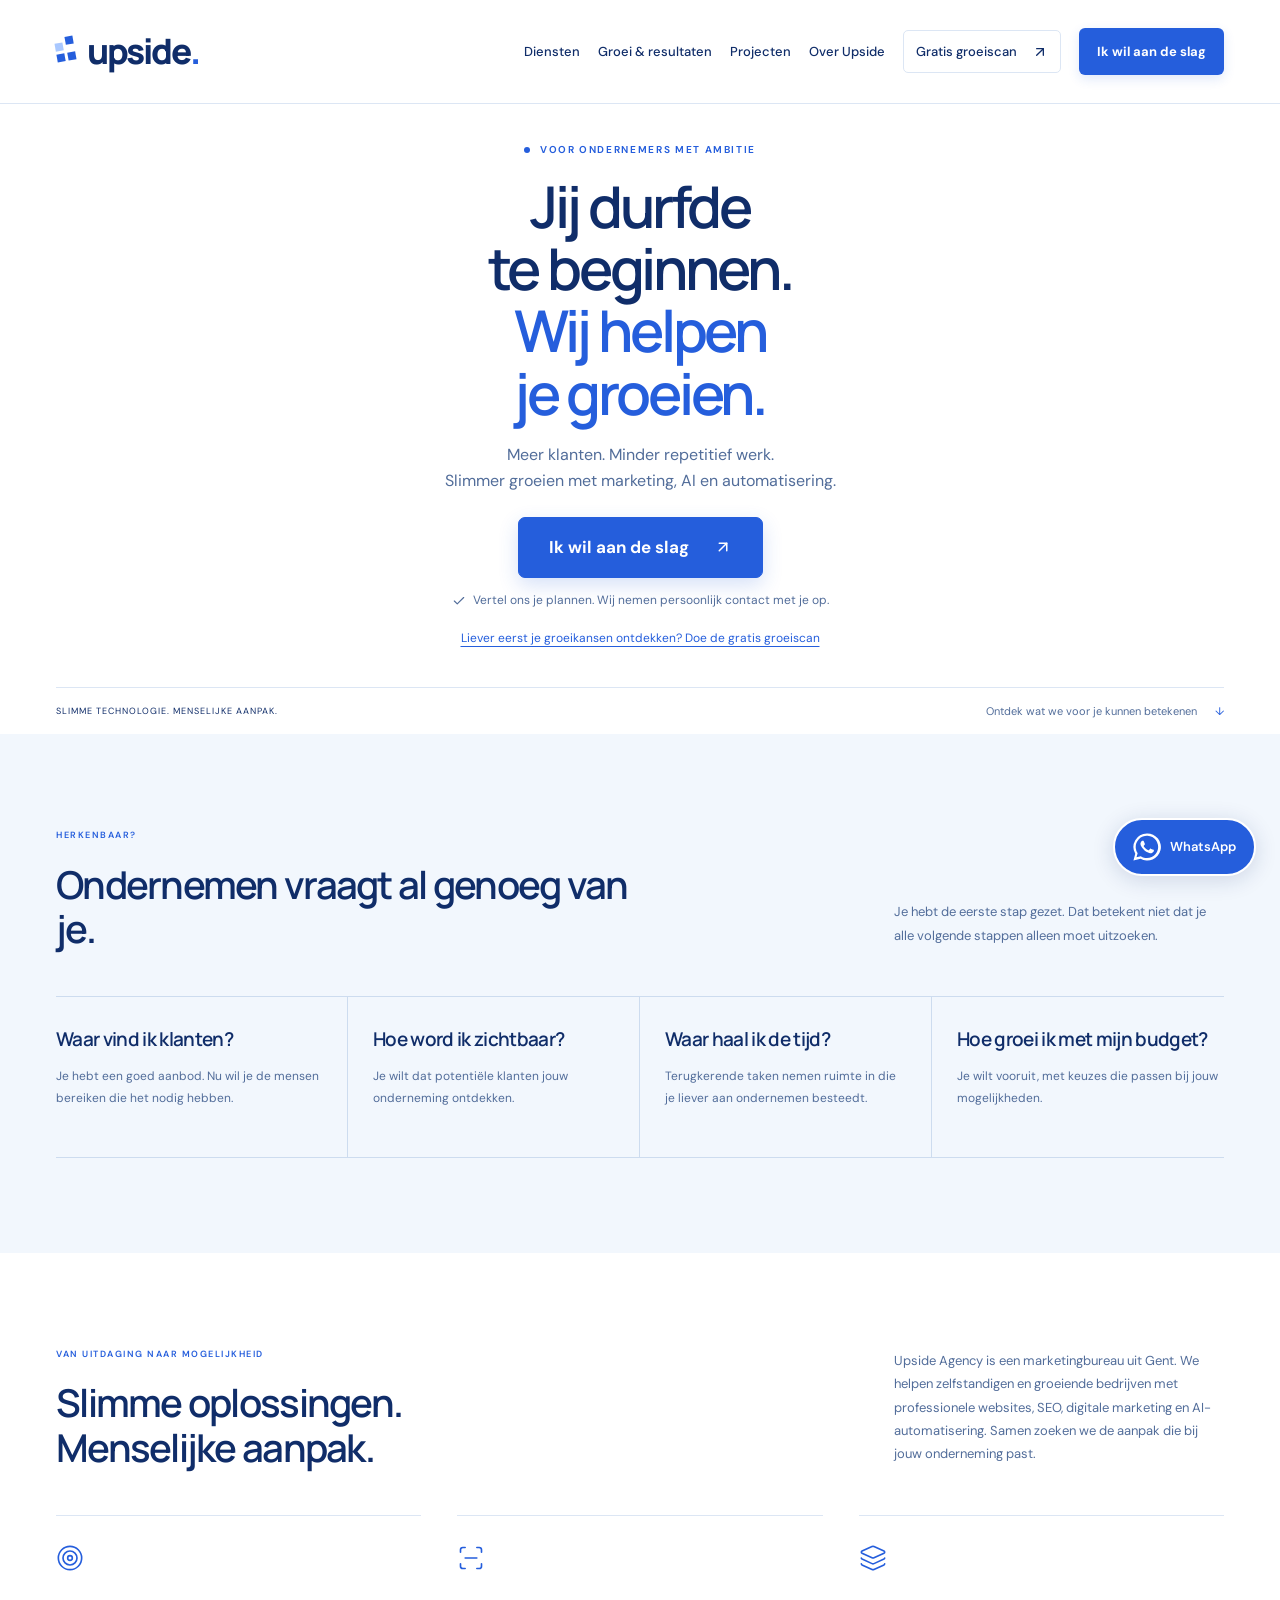
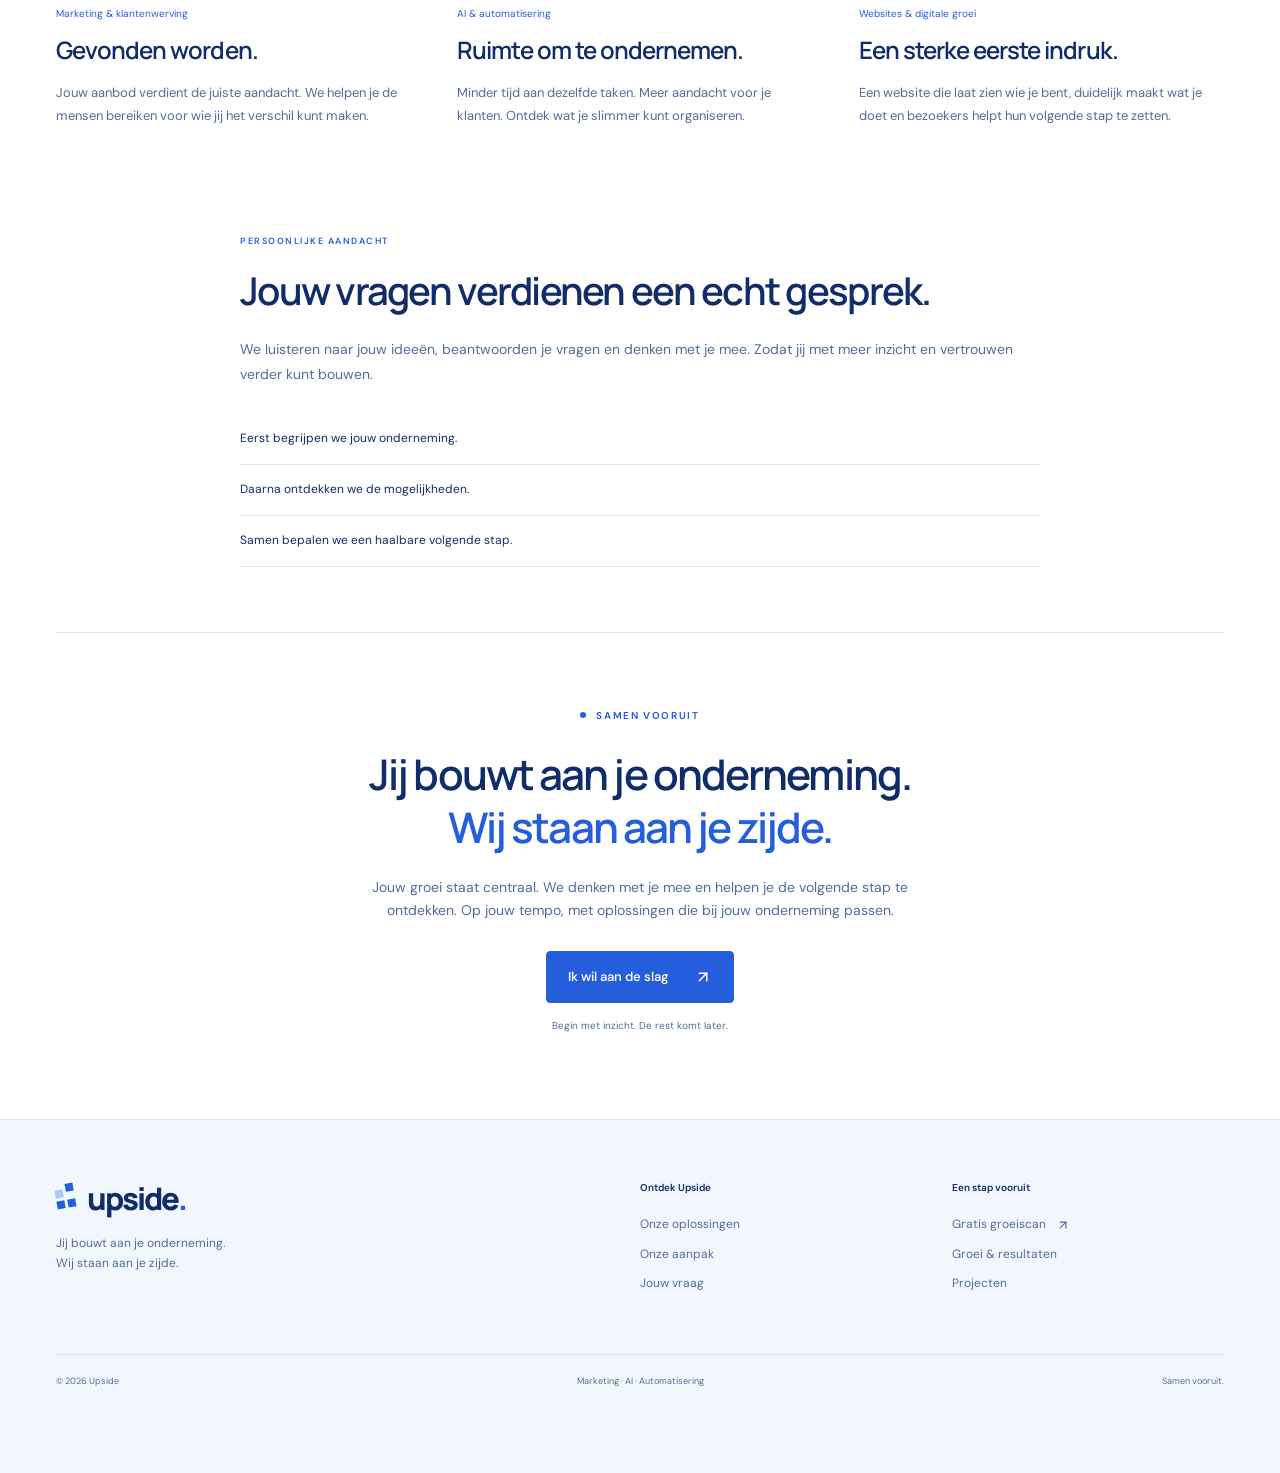
==== index.html @ 8e28d696 "Update index.html" ====
<!doctype html>
<html lang="nl-BE">
<head>
<meta charset="utf-8">
<meta name="viewport" content="width=device-width,initial-scale=1">

<title>Upside Agency | Marketingbureau & Websites in Gent</title>

<meta name="description" content="Upside Agency helpt zelfstandigen en bedrijven groeien met professionele websites, SEO, digitale marketing en AI-automatisering. Gevestigd in Gent.">

<link rel="canonical" href="https://upsideagency.be/">

<meta property="og:type" content="website">
<meta property="og:title" content="Upside Agency | Marketingbureau & Websites in Gent">
<meta property="og:description" content="Meer klanten bereiken met websites, digitale marketing, SEO en slimme automatisering. Ontdek Upside Agency.">
<meta property="og:url" content="https://upsideagency.be/">
<meta property="og:locale" content="nl_BE">

<meta name="robots" content="index, follow">

<link rel="icon" href="assets/favicon.svg" type="image/svg+xml">
<link rel="stylesheet" href="style.css?v=mobile-2">
<script src="script.js?v=contact-1" defer></script>
<link rel="stylesheet" href="contact-extra.css?v=2">
  
<script type="application/ld+json">
{
  "@context": "https://schema.org",
  "@type": "Organization",
  "name": "Upside Agency",
  "url": "https://upsideagency.be/",
  "description": "Digitaal marketingbureau in Gent gespecialiseerd in websites, SEO, digitale marketing en AI-automatisering.",
  "areaServed": {
    "@type": "Country",
    "name": "Belgium"
  },
  "knowsAbout": [
    "Zoekmachineoptimalisatie",
    "Websiteontwikkeling",
    "Digitale marketing",
    "AI-automatisering"
  ]
}
</script>

</head>
<body data-page="home">
<a href="#main" class="skip-link">Naar de inhoud</a>
<header class="header">
<div class="wrap header-inner"><a class="logo" href="index.html" aria-label="Upside home"><span class="brand-icon"><i></i><i></i><i></i><i></i></span>upside<span class="dot">.</span></a>

<button class="menu-button" aria-label="Menu openen" aria-expanded="false"><svg xmlns="http://www.w3.org/2000/svg" width="24" height="24" viewBox="0 0 24 24" fill="none" stroke="currentColor" stroke-width="2" stroke-linecap="round" stroke-linejoin="round" class="lucide lucide-menu" aria-hidden="true"><path d="M4 5h16"></path><path d="M4 12h16"></path><path d="M4 19h16"></path></svg></button>
<nav class="" aria-label="Hoofdnavigatie"><a href="diensten.html">Diensten</a><a href="resultaten.html">Groei &amp; resultaten</a><a href="projecten.html">Projecten</a><a href="over.html">Over Upside</a><a class="nav-scan" href="groeiscan.html">Gratis groeiscan <svg xmlns="http://www.w3.org/2000/svg" width="16" height="16" viewBox="0 0 24 24" fill="none" stroke="currentColor" stroke-width="2" stroke-linecap="round" stroke-linejoin="round" class="lucide lucide-arrow-up-right" aria-hidden="true"><path d="M7 7h10v10"></path><path d="M7 17 17 7"></path></svg></a>
<a class="nav-apply" href="contact.html#lead-form">Ik wil aan de slag</a></nav>
</div>
</header>
<main id="main">
<section class="hero wrap">
<div class="hero-copy">
<div class="eyebrow"><span></span>VOOR ONDERNEMERS MET AMBITIE
</div>
<h1>Jij durfde<br/>te beginnen.<br/><span>Wij helpen<br/>je groeien.</span>
</h1>
<p>Meer klanten. Minder repetitief werk.<br class="desktop"/> Slimmer groeien met marketing, AI en automatisering.
</p><a class="button primary-apply" href="contact.html#lead-form">Ik wil aan de slag<svg xmlns="http://www.w3.org/2000/svg" width="18" height="18" viewBox="0 0 24 24" fill="none" stroke="currentColor" stroke-width="2" stroke-linecap="round" stroke-linejoin="round" class="lucide lucide-arrow-up-right" aria-hidden="true"><path d="M7 7h10v10"></path><path d="M7 17 17 7"></path></svg></a>
<div class="under-button"><svg xmlns="http://www.w3.org/2000/svg" width="14" height="14" viewBox="0 0 24 24" fill="none" stroke="currentColor" stroke-width="2" stroke-linecap="round" stroke-linejoin="round" class="lucide lucide-check" aria-hidden="true"><path d="M20 6 9 17l-5-5"></path></svg> Vertel ons je plannen. Wij nemen persoonlijk contact met je op.
</div>
<a class="hero-scan-link" href="groeiscan.html">Liever eerst je groeikansen ontdekken? Doe de gratis groeiscan</a>
</div>
<div class="hero-visual">
<div class="photo-index"><span>JOUW AMBITIE. ONZE AANDACHT.</span><span>UPSIDE</span>
</div><div class="photo-caption"><span class="caption-icon"><svg xmlns="http://www.w3.org/2000/svg" width="26" height="26" viewBox="0 0 24 24" fill="none" stroke="currentColor" stroke-width="2" stroke-linecap="round" stroke-linejoin="round" class="lucide lucide-arrow-up-right" aria-hidden="true"><path d="M7 7h10v10"></path><path d="M7 17 17 7"></path></svg></span>
<div><strong>Grote plannen beginnen<br/> met een goed gesprek.</strong><span>Persoonlijk. Praktisch. Samen vooruit.</span>
</div>
</div>
<div class="vertical-word">GROW TOGETHER
</div>
</div>
</section>
<div class="hero-bottom wrap"><span>SLIMME TECHNOLOGIE. MENSELIJKE AANPAK.</span><a href="#uitdagingen">Ontdek wat we voor je kunnen betekenen <span>↓</span></a>
</div>
<section class="pale section" id="uitdagingen">
<div class="wrap">
<div class="section-head">
<div>
<p class="section-label">HERKENBAAR?
</p>
<h2>Ondernemen vraagt al genoeg van je.
</h2>
</div>
<p>Je hebt de eerste stap gezet. Dat betekent niet dat je alle volgende stappen alleen moet uitzoeken.
</p>
</div>
<div class="challenge-grid">
<div class="challenge">
<h3>Waar vind ik klanten?
</h3>
<p>Je hebt een goed aanbod. Nu wil je de mensen bereiken die het nodig hebben.
</p>
</div>
<div class="challenge">
<h3>Hoe word ik zichtbaar?
</h3>
<p>Je wilt dat potentiële klanten jouw onderneming ontdekken.
</p>
</div>
<div class="challenge">
<h3>Waar haal ik de tijd?
</h3>
<p>Terugkerende taken nemen ruimte in die je liever aan ondernemen besteedt.
</p>
</div>
<div class="challenge">
<h3>Hoe groei ik met mijn budget?
</h3>
<p>Je wilt vooruit, met keuzes die passen bij jouw mogelijkheden.
</p>
</div>
</div>
</div>
</section>
<section class="section wrap">
<div class="section-head">
<div>
<p class="section-label">VAN UITDAGING NAAR MOGELIJKHEID
</p>
<h2>Slimme oplossingen.
Menselijke aanpak.
</h2>
</div>
<p>Upside Agency is een marketingbureau uit Gent.
We helpen zelfstandigen en groeiende bedrijven
met professionele websites, SEO, digitale marketing
en AI-automatisering. Samen zoeken we de aanpak
die bij jouw onderneming past.</p>
</div>
<div class="service-grid">
<article class="service"><svg xmlns="http://www.w3.org/2000/svg" width="28" height="28" viewBox="0 0 24 24" fill="none" stroke="currentColor" stroke-width="1.4" stroke-linecap="round" stroke-linejoin="round" class="lucide lucide-target" aria-hidden="true"><circle cx="12" cy="12" r="10"></circle><circle cx="12" cy="12" r="6"></circle><circle cx="12" cy="12" r="2"></circle></svg><span>Marketing &amp; klantenwerving</span>
<h3>Gevonden worden.
</h3>
<p>Jouw aanbod verdient de juiste aandacht. We helpen je de mensen bereiken voor wie jij het verschil kunt maken.
</p>
</article>
<article class="service"><svg xmlns="http://www.w3.org/2000/svg" width="28" height="28" viewBox="0 0 24 24" fill="none" stroke="currentColor" stroke-width="1.4" stroke-linecap="round" stroke-linejoin="round" class="lucide lucide-scan-line" aria-hidden="true"><path d="M3 7V5a2 2 0 0 1 2-2h2"></path><path d="M17 3h2a2 2 0 0 1 2 2v2"></path><path d="M21 17v2a2 2 0 0 1-2 2h-2"></path><path d="M7 21H5a2 2 0 0 1-2-2v-2"></path><path d="M7 12h10"></path></svg><span>AI &amp; automatisering</span>
<h3>Ruimte om te ondernemen.
</h3>
<p>Minder tijd aan dezelfde taken. Meer aandacht voor je klanten. Ontdek wat je slimmer kunt organiseren.
</p>
</article>
<article class="service"><svg xmlns="http://www.w3.org/2000/svg" width="28" height="28" viewBox="0 0 24 24" fill="none" stroke="currentColor" stroke-width="1.4" stroke-linecap="round" stroke-linejoin="round" class="lucide lucide-layers" aria-hidden="true"><path d="M12.83 2.18a2 2 0 0 0-1.66 0L2.6 6.08a1 1 0 0 0 0 1.83l8.58 3.91a2 2 0 0 0 1.66 0l8.58-3.9a1 1 0 0 0 0-1.83z"></path><path d="M2 12a1 1 0 0 0 .58.91l8.6 3.91a2 2 0 0 0 1.65 0l8.58-3.9A1 1 0 0 0 22 12"></path><path d="M2 17a1 1 0 0 0 .58.91l8.6 3.91a2 2 0 0 0 1.65 0l8.58-3.9A1 1 0 0 0 22 17"></path></svg><span>Websites &amp; digitale groei</span>
<h3>Een sterke eerste indruk.
</h3>
<p>Een website die laat zien wie je bent, duidelijk maakt wat je doet en bezoekers helpt hun volgende stap te zetten.
</p>
</article>
</div>
</section>
<section class="approach wrap">
</div>
<div class="approach-copy">
<p class="section-label">PERSOONLIJKE AANDACHT
</p>
<h2>Jouw vragen verdienen een echt gesprek.
</h2>
<p>We luisteren naar jouw ideeën, beantwoorden je vragen en denken met je mee. Zodat jij met meer inzicht en vertrouwen verder kunt bouwen.
</p>
<ol>
<li>Eerst begrijpen we jouw onderneming.
</li>
<li>Daarna ontdekken we de mogelijkheden.
</li>
<li>Samen bepalen we een haalbare volgende stap.
</li>
</ol>
</div>
</section>
<section class="support wrap">
<div class="eyebrow"><span></span>SAMEN VOORUIT
</div>
<h2>Jij bouwt aan je onderneming.<br/><span>Wij staan aan je zijde.</span>
</h2>
<p>Jouw groei staat centraal. We denken met je mee en helpen je de volgende stap te ontdekken. Op jouw tempo, met oplossingen die bij jouw onderneming passen.
</p><a class="button primary-apply" href="contact.html#lead-form">Ik wil aan de slag<svg xmlns="http://www.w3.org/2000/svg" width="18" height="18" viewBox="0 0 24 24" fill="none" stroke="currentColor" stroke-width="2" stroke-linecap="round" stroke-linejoin="round" class="lucide lucide-arrow-up-right" aria-hidden="true"><path d="M7 7h10v10"></path><path d="M7 17 17 7"></path></svg></a><span class="support-note">Begin met inzicht. De rest komt later.</span>
</section>
</main>
<footer>
<div class="wrap footer-main">
<div><a class="logo" href="index.html" aria-label="Upside home"><span class="brand-icon"><i></i><i></i><i></i><i></i></span>upside<span class="dot">.</span></a>
<p>Jij bouwt aan je onderneming.<br/>Wij staan aan je zijde.
</p>
</div>
<div><span>Ontdek Upside</span><a href="diensten.html">Onze oplossingen</a><a href="over.html">Onze aanpak</a><a href="contact.html">Jouw vraag</a>
</div>
<div><span>Een stap vooruit</span><a href="groeiscan.html">Gratis groeiscan <svg xmlns="http://www.w3.org/2000/svg" width="14" height="14" viewBox="0 0 24 24" fill="none" stroke="currentColor" stroke-width="2" stroke-linecap="round" stroke-linejoin="round" class="lucide lucide-arrow-up-right" aria-hidden="true"><path d="M7 7h10v10"></path><path d="M7 17 17 7"></path></svg></a><a href="resultaten.html">Groei &amp; resultaten</a><a href="projecten.html">Projecten</a>
</div>
</div>
<div class="wrap footer-bottom"><span>© 2026 Upside</span><span>Marketing · AI · Automatisering</span><span>Samen vooruit.</span>
</div>
</footer>
<a class="whatsapp-float" href="https://wa.me/32472317830?text=Hallo%20Upside%2C%20ik%20wil%20graag%20mijn%20bedrijf%20laten%20groeien.%20Kunnen%20we%20even%20praten%3F" target="_blank" rel="noopener noreferrer" aria-label="Stuur Upside een bericht op WhatsApp"><svg viewBox="0 0 32 32" width="28" height="28" aria-hidden="true"><path fill="currentColor" d="M16 .5A15.4 15.4 0 0 0 2.6 23.6L.5 31.5l8.1-2.1A15.5 15.5 0 1 0 16 .5Zm0 28.2c-2.4 0-4.7-.7-6.7-1.9l-.5-.3-4.8 1.3 1.3-4.7-.3-.5A12.8 12.8 0 1 1 16 28.7Zm7-9.6c-.4-.2-2.3-1.1-2.6-1.2-.4-.1-.6-.2-.9.2-.2.4-1 1.2-1.2 1.4-.2.2-.5.3-.8.1-.4-.2-1.6-.6-3.1-1.9-1.1-1-1.9-2.2-2.1-2.6-.2-.4 0-.6.2-.8l.6-.7.4-.6c.1-.2.1-.5 0-.7l-1.2-2.8c-.3-.7-.6-.6-.9-.6h-.7c-.2 0-.6.1-.9.4-.3.4-1.3 1.3-1.3 3.1s1.4 3.6 1.6 3.8c.2.3 2.7 4.2 6.5 5.8.9.4 1.6.6 2.1.8.9.3 1.7.2 2.3.2.7-.1 2.3-.9 2.6-1.8.3-.9.3-1.7.2-1.8-.1-.2-.3-.3-.7-.5Z"/></svg><span>WhatsApp</span></a>
</body>
</html>
---- style.css ----
@import url('https://fonts.googleapis.com/css2?family=DM+Sans:wght@400;450;500;550;600;650;700&family=Manrope:wght@400;500;600;650;700;750;800&display=swap');
:root{--navy:#102d69;--blue:#255edc;--muted:#526d9a;--pale:#f2f7fd;--line:#dce6f4;--white:#fff}*{box-sizing:border-box}html{scroll-behavior:smooth;scroll-padding-top:100px}body{margin:0;background:white;color:var(--navy);font-family:'DM Sans',Arial,sans-serif;font-size:15px;line-height:1.65;-webkit-font-smoothing:antialiased}a{color:inherit;text-decoration:none}button,input,textarea{font:inherit}button,a,input,textarea{-webkit-tap-highlight-color:transparent}button{cursor:pointer}button:disabled{opacity:.4;cursor:not-allowed}button:focus-visible,a:focus-visible{outline:3px solid #255edc;outline-offset:5px}h1,h2,h3,p{margin:0}h1,h2,h3{font-family:'Manrope',Arial,sans-serif;font-weight:600;line-height:1.15;letter-spacing:-.045em}p{color:var(--muted)}.wrap{width:calc(100% - 112px);max-width:1320px;margin:0 auto}.header{height:104px;border-bottom:1px solid var(--line);background:white}.header-inner{height:100%;display:flex;align-items:center;justify-content:space-between;gap:30px}.logo{display:inline-flex;align-items:center;font-family:'Manrope',Arial,sans-serif;font-size:35px;line-height:1;font-weight:800;letter-spacing:-2px}.dot{color:var(--blue)}.brand-icon{display:grid;grid-template-columns:8px 8px;gap:3px;margin-right:12px;transform:rotate(-10deg)}.brand-icon i{height:8px;background:var(--blue)}.brand-icon i:first-child{background:#a9c8ff}.brand-icon i:nth-child(2){transform:translateY(-5px)}nav{display:flex;align-items:center;gap:29px;font-size:13px;font-weight:500}nav a{position:relative}nav a:hover,nav a[aria-current=page]{color:var(--blue)}.nav-scan{display:flex;align-items:center;gap:15px;border:1px solid var(--line);padding:12px 17px;border-radius:5px;margin-left:13px}nav .nav-scan:hover{background:var(--pale)}.menu-button{display:none}.hero{display:grid;grid-template-columns:1.04fr 1fr;gap:5.5%;padding-top:72px;padding-bottom:62px;align-items:center}.eyebrow{display:flex;gap:10px;align-items:center;font-size:10px;font-weight:650;letter-spacing:1.65px;color:var(--blue);line-height:1.5}.eyebrow>span{width:6px;height:6px;background:var(--blue);border-radius:50%}.hero h1{font-size:clamp(49px,4.9vw,74px);line-height:1.035;letter-spacing:-.055em;margin-top:28px;font-weight:600}.hero h1>span{color:var(--blue)}.hero-copy>p{font-size:16px;line-height:1.65;margin-top:27px;max-width:430px}.button{display:inline-flex;align-items:center;justify-content:center;gap:25px;border:1px solid var(--blue);background:var(--blue);color:white;border-radius:4px;padding:16px 21px;line-height:1.4;font-size:13px;font-weight:550;transition:background .2s,transform .2s;min-height:52px}.button:hover{background:#1648b9;transform:translateY(-2px)}.button.outline{background:white;color:var(--blue)}.hero .button{margin-top:29px}.under-button{display:flex;align-items:center;gap:7px;color:var(--muted);font-size:10px;margin-top:13px}.hero-visual{position:relative;align-self:stretch;margin:7px 0 15px;display:flex;flex-direction:column;min-height:495px}.photo-index{display:flex;justify-content:space-between;font-size:8px;letter-spacing:1.2px;margin-bottom:14px;font-weight:600}.hero-visual>img{width:100%;flex:1;min-height:0;object-fit:cover;object-position:51% center;border-radius:4px;max-height:550px}.photo-caption{position:absolute;bottom:35px;left:-29px;background:white;border:1px solid var(--line);padding:21px 26px 21px 19px;display:flex;gap:16px;align-items:center;box-shadow:0 10px 25px #102d6906}.caption-icon{height:46px;width:46px;display:grid;place-items:center;background:var(--pale);color:var(--blue);border-radius:50%}.photo-caption strong{font-size:14px;font-weight:550;line-height:1.45;display:block}.photo-caption div>span{font-size:9px;color:var(--muted);display:block;margin-top:7px}.photo-credit{position:absolute;bottom:8px;right:10px;font-size:8px;color:white;background:#102d698c;padding:1px 5px;border-radius:2px}.vertical-word{position:absolute;right:-23px;top:105px;writing-mode:vertical-rl;font-size:8px;letter-spacing:2px;color:var(--muted)}.hero-bottom{border-top:1px solid var(--line);padding:20px 0 24px;display:flex;align-items:center;justify-content:space-between;font-size:9px;letter-spacing:1px}.hero-bottom>a{letter-spacing:0;font-size:11px;color:var(--muted)}.hero-bottom>a>span{margin-left:15px;color:var(--blue)}.section{padding:95px 0}.pale{background:var(--pale)}.section-head{display:flex;justify-content:space-between;align-items:flex-end;gap:60px;margin-bottom:45px}.section-label{font-size:9px;font-weight:600;letter-spacing:1.5px;line-height:1.5;color:var(--blue);margin-bottom:20px;text-transform:uppercase}h2{font-size:clamp(30px,3vw,43px);white-space:pre-line}.section-head h2{max-width:590px}.section-head>p{max-width:330px;font-size:13px;line-height:1.8;padding-bottom:4px}.challenge-grid{display:grid;grid-template-columns:repeat(4,1fr);border-top:1px solid #cddcef;border-bottom:1px solid #cddcef}.challenge{padding:30px 25px 26px;border-right:1px solid #cddcef}.challenge:first-child{padding-left:0}.challenge:last-child{border-right:0;padding-right:0}.tiny-number{font-size:10px;color:var(--blue);font-family:'DM Sans',sans-serif;letter-spacing:1px}.challenge h3{font-size:19px;letter-spacing:-.035em;margin:27px 0 14px;line-height:1.3}.challenge>p{font-size:12px;line-height:1.8;min-height:65px}.challenge button{display:flex;justify-content:space-between;align-items:center;width:100%;padding:23px 0 0;background:transparent;border:0;color:var(--blue);font-size:11px}.challenge .answer{border-top:1px solid var(--line);padding-top:15px;margin-top:18px;font-size:12px}.service-grid{display:grid;grid-template-columns:repeat(3,1fr);gap:36px}.service{border-top:1px solid var(--line);padding:28px 0 5px}.service>svg{color:var(--blue);margin-bottom:27px}.service>span:not(.tiny-number){display:block;font-size:10px;color:var(--blue);margin-bottom:13px}.service h3{font-size:24px;letter-spacing:-.04em;margin-bottom:17px}.service p{font-size:13px;line-height:1.8;max-width:345px}.text-link{display:inline-flex;align-items:center;gap:20px;font-size:12px;font-weight:500;color:var(--blue);border-bottom:1px solid #bdd0f2;padding-bottom:7px;margin-top:27px}.text-link:hover{border-color:var(--blue)}.approach{display:grid;grid-template-columns:1fr .95fr;gap:8%;align-items:center;padding-top:15px;padding-bottom:95px}.approach-photo{position:relative;height:470px}.approach-photo img{width:100%;height:100%;object-fit:cover;object-position:42% center;border-radius:4px}.approach-copy h2{margin-bottom:24px}.approach-copy>p:not(.section-label){font-size:14px;line-height:1.8;margin-bottom:18px}.approach ol{list-style:none;margin:27px 0 0;padding:0}.approach li{display:flex;align-items:center;gap:15px;padding:15px 0;border-bottom:1px solid var(--line);font-size:12px}.approach li>span{color:var(--blue);font-size:9px}.support{padding:75px 0 85px;text-align:center;border-top:1px solid var(--line)}.support .eyebrow{justify-content:center;margin-bottom:25px}.support h2{font-size:clamp(30px,3.3vw,46px);line-height:1.25}.support h2>span{color:var(--blue)}.support>p{font-size:14px;max-width:550px;margin:23px auto 28px}.support-note{display:block;font-size:10px;color:var(--muted);margin-top:15px}footer{background:var(--pale);border-top:1px solid var(--line)}.footer-main{display:grid;grid-template-columns:2fr 1fr 1fr;gap:40px;padding:60px 0 50px}.footer-main .logo{font-size:31px}.footer-main p{font-size:12px;margin-top:20px}.footer-main>div>span{font-size:10px;font-weight:600;display:block;margin-bottom:18px}.footer-main>div>a:not(.logo){font-size:12px;color:var(--muted);display:flex;gap:10px;align-items:center;margin:10px 0}.footer-main a:hover{color:var(--blue)}.footer-bottom{border-top:1px solid var(--line);padding:19px 0;display:flex;justify-content:space-between;color:var(--muted);font-size:9px}.page-intro{padding:75px 0 65px}.page-intro h1{font-size:clamp(40px,5vw,68px);max-width:850px;margin:26px 0}.page-intro>p{max-width:620px;font-size:16px;line-height:1.8}.service-details{padding-bottom:45px}.service-detail{display:grid;grid-template-columns:60px 1.1fr 1fr;gap:35px;border-top:1px solid var(--line);padding:45px 0}.detail-number{font-size:12px;letter-spacing:1px;color:var(--blue)}.service-detail svg{color:var(--blue);margin-bottom:18px}.service-detail .section-label{margin-bottom:12px}.service-detail h2{font-size:33px;margin-bottom:20px}.service-detail p{font-size:14px;max-width:420px}.detail-list{padding:12px 0 0 30px}.detail-list h3{font-size:17px;margin-bottom:23px}.detail-list>p{display:flex;gap:12px;margin:13px 0;font-size:13px}.detail-list>p>svg{flex-shrink:0;margin:4px 0}.banner{background:var(--pale);padding:45px 50px;display:flex;align-items:center;justify-content:space-between;gap:30px;margin-bottom:80px;border-radius:5px}.banner .section-label{margin-bottom:14px}.banner h2{font-size:35px}.banner p:last-child{margin-top:17px;font-size:14px}.scan-layout{display:grid;grid-template-columns:280px 1fr;gap:80px;margin-bottom:100px;align-items:start}.scan-layout aside{padding-top:30px}.scan-layout aside>svg{color:var(--blue);margin-bottom:24px}.scan-layout aside>h3{font-size:25px;line-height:1.25;margin-bottom:20px}.scan-layout aside>p{font-size:13px}.scan-meta{display:flex;align-items:center;gap:9px;margin:25px 0;font-size:12px;color:var(--blue)}.scan-layout aside>small{font-size:11px;line-height:1.8;color:var(--muted);display:block;border-top:1px solid var(--line);padding-top:22px}.scan-card{padding:40px;border:1px solid var(--line);border-radius:6px;background:white}.step-line{display:flex;justify-content:space-between;font-size:9px;letter-spacing:1px;color:var(--blue)}.progress{height:3px;background:var(--pale);margin:15px 0 35px}.progress i{display:block;background:var(--blue);height:100%;transition:width .3s}.scan-card h2{font-size:28px;margin-bottom:15px}.scan-card>p{font-size:13px}.options{display:grid;gap:12px;margin:30px 0}.options button{background:white;border:1px solid var(--line);padding:17px 20px;border-radius:4px;color:var(--navy);display:flex;align-items:center;justify-content:space-between;text-align:left;font-size:14px;gap:15px}.options button:hover,.options button.active{border-color:var(--blue);background:var(--pale)}.radio{width:19px;height:19px;display:grid;place-items:center;border:1px solid #a4b8d9;border-radius:50%;flex-shrink:0}.active .radio{background:var(--blue);border-color:var(--blue);color:white}.scan-controls{display:flex;justify-content:space-between;align-items:center}.quiet{background:none;border:0;color:var(--muted);font-size:12px;padding:10px}.quiet:hover{color:var(--blue)}.report>p{font-size:13px}.report>article{display:flex;gap:20px;padding:25px 0;border-bottom:1px solid var(--line)}.report>article>span{font-size:11px;color:var(--blue);padding-top:3px}.report h3{font-size:18px;letter-spacing:-.025em;margin-bottom:12px}.report article p{font-size:13px;line-height:1.85}.report>h3{margin-top:30px}.weeks{display:grid;grid-template-columns:1fr 1fr;gap:14px;margin:20px 0}.weeks>div{background:var(--pale);padding:16px}.weeks span{font-size:9px;letter-spacing:1px;color:var(--blue)}.weeks p{font-size:12px;margin-top:8px}.report>.button{margin-top:25px}.restart{display:block;margin-top:12px}.report-end{margin-top:30px;padding-top:30px;border-top:1px solid var(--line)}.report-end p{font-size:13px}.results-principles{display:grid;grid-template-columns:repeat(3,1fr);gap:45px;padding-bottom:75px}.results-principles article{border-top:1px solid var(--line);padding-top:25px}.results-principles h3{font-size:23px;margin:20px 0 15px}.results-principles p{font-size:13px}.calculator{display:grid;grid-template-columns:1.1fr 1fr;gap:70px;align-items:start}.calc-inputs{display:grid;grid-template-columns:1fr 1fr;gap:23px}.calc-inputs label,form label{font-size:12px;color:var(--navy);display:flex;flex-direction:column;gap:10px}input,textarea{width:100%;border:1px solid #c5d5eb;background:white;color:var(--navy);border-radius:4px;padding:13px 15px;outline:none}input:focus,textarea:focus{border-color:var(--blue);box-shadow:0 0 0 2px #255edc17}.calc-result{background:white;padding:30px;border:1px solid var(--line);border-radius:5px}.calc-result>span{font-size:12px;color:var(--muted)}.calc-result>strong{display:block;font-size:55px;line-height:1.2;letter-spacing:-3px;color:var(--blue);font-family:'Manrope',sans-serif;margin:8px 0 25px}.calc-result>div{display:flex;justify-content:space-between;gap:15px;padding:13px 0;border-top:1px solid var(--line);font-size:11px}.calc-result>div>span{color:var(--muted)}.calc-result small{display:block;font-size:10px;color:var(--muted);line-height:1.8;margin-top:20px}.calc-note{font-size:11px;max-width:650px;margin-top:24px}.case-placeholder p:last-child{max-width:670px;margin-top:25px;font-size:14px}.projects{display:grid;grid-template-columns:1fr 1fr;gap:40px;margin-bottom:80px}.project-art{padding:45px 35px 0;background:#edf4ff;border-radius:5px;margin-bottom:25px;overflow:hidden;height:330px}.art-1{background:#dfeaff}.mock-browser{background:white;border:1px solid #c8d9f1;border-radius:7px;min-height:350px;padding:15px;box-shadow:0 10px 25px #102d690a}.mock-browser>span{font-size:7px;letter-spacing:1px;color:var(--muted);display:block;border-bottom:1px solid var(--line);padding-bottom:12px}.mock-nav{display:flex;align-items:center;justify-content:space-between;padding:16px 7px}.mock-nav b{font-size:18px;letter-spacing:-1px}.mock-nav>span{font-size:7px}.mock-body{display:grid;grid-template-columns:1fr 1fr;gap:12px;padding:25px 7px}.mock-body h3{font-size:27px;line-height:1.2}.mock-block{height:150px;background:#bdd4ff;display:flex;align-items:flex-end;padding:15px;font-size:9px}.art-1 .mock-block{border-radius:80px 80px 0 0;background:#6397ef}.project h2{font-size:28px;margin-bottom:15px}.project>p:last-child{font-size:13px;max-width:490px}.about-block{padding-top:0;padding-bottom:0}.contact-layout{display:grid;grid-template-columns:1fr 1.1fr;gap:90px;margin-bottom:100px;align-items:start}.contact-layout>div h2{font-size:32px;margin-bottom:25px}.contact-layout>div>p{font-size:14px;margin-bottom:25px}.contact-layout .contact-note{font-size:11px;line-height:1.9;border-top:1px solid var(--line);margin-top:35px;padding-top:25px;max-width:380px}form label{margin-bottom:25px}textarea{resize:vertical}form>p{font-size:12px;margin-top:20px}.skip-link{position:fixed;top:-100px;left:20px;z-index:100;background:var(--blue);color:white;padding:10px 20px}.skip-link:focus{top:10px}
@media(min-width:1600px){.hero{padding-top:85px;padding-bottom:80px}.hero h1{font-size:80px}.hero-visual{min-height:600px}.hero-visual>img{max-height:600px}}
@media(max-width:1100px){.wrap{width:calc(100% - 64px)}nav{gap:19px;font-size:11px}.nav-scan{margin-left:0;padding:10px}.hero{gap:5%;padding-top:52px}.hero h1{font-size:57px}.hero-visual{min-height:490px}.hero-copy>p{font-size:14px}.photo-caption{left:-20px;bottom:25px;padding:17px}.section-head{gap:40px}.challenge{padding-left:18px;padding-right:18px}.challenge h3{font-size:17px}.service h3{font-size:22px}.scan-layout{gap:40px;grid-template-columns:230px 1fr}.calculator{gap:35px}.approach{gap:6%}}
@media(max-width:800px){.header{height:82px}.logo{font-size:31px}.menu-button{display:grid;place-items:center;background:none;border:0;color:var(--navy);padding:8px}nav{display:none;position:absolute;top:81px;left:0;right:0;background:white;padding:25px 32px;z-index:20;border-bottom:1px solid var(--line);font-size:14px}nav.open{display:flex;flex-direction:column;align-items:stretch;gap:22px}.nav-scan{justify-content:space-between}.hero{grid-template-columns:1fr 1fr;gap:25px;padding-top:45px}.hero h1{font-size:46px}.hero .eyebrow{font-size:8px;letter-spacing:1px}.hero-visual{min-height:440px}.hero-copy>p{font-size:13px}.button{font-size:11px;gap:15px;padding:14px 16px}.photo-index{font-size:7px}.photo-index span:last-child{display:none}.photo-caption{left:-15px;right:10px;padding:13px;gap:10px}.photo-caption strong{font-size:11px}.photo-caption div>span{font-size:8px}.caption-icon{width:33px;height:33px;flex-shrink:0}.vertical-word{right:-18px;font-size:7px}.hero-bottom{font-size:8px}.hero-bottom>a{font-size:9px}.section{padding:65px 0}.section-head{align-items:flex-start;flex-direction:column;gap:20px;margin-bottom:35px}.section-head>p{max-width:500px}.challenge-grid{grid-template-columns:1fr 1fr}.challenge{border-bottom:1px solid #cddcef;padding:25px!important}.challenge:nth-child(2){border-right:0}.challenge:nth-child(3),.challenge:nth-child(4){border-bottom:0}.challenge h3{font-size:20px}.challenge>p{min-height:45px}.service-grid{gap:25px}.service h3{font-size:20px}.service p{font-size:12px}.approach{grid-template-columns:1fr 1fr;gap:30px;padding-bottom:65px}.approach-photo{height:430px}.approach-copy h2{font-size:30px}.approach-copy>p:not(.section-label){font-size:12px}.approach li{font-size:10px;gap:10px}.scan-layout{grid-template-columns:1fr;gap:30px}.scan-layout aside{padding:0}.scan-layout aside>svg,.scan-layout aside>h3{display:none}.scan-layout aside>p{max-width:500px}.scan-meta{margin:15px 0}.scan-layout aside>small{padding-top:13px}.service-detail{grid-template-columns:30px 1fr;gap:25px}.detail-list{grid-column:2;padding:0}.service-detail p{max-width:none}.results-principles{gap:25px}.results-principles h3{font-size:20px}.calculator{grid-template-columns:1fr 1fr;gap:25px}.calc-inputs{grid-template-columns:1fr;gap:14px}.calc-result{padding:25px}.calc-result>strong{font-size:45px}.projects{gap:25px}.project-art{height:250px;padding:25px 20px 0}.mock-body h3{font-size:20px}.mock-nav>span{display:none}.contact-layout{gap:35px}.banner{padding:35px}.banner h2{font-size:30px}.banner .button{flex-shrink:0}}
@media(max-width:560px){.wrap{width:calc(100% - 40px)}.header{height:76px}nav{top:75px}.hero{grid-template-columns:1fr;padding-top:36px;padding-bottom:30px;gap:35px}.hero h1{font-size:57px;margin-top:22px}.hero .eyebrow{font-size:8px;letter-spacing:1.2px}.hero-copy>p{font-size:14px;margin-top:23px;max-width:330px}.hero .button{font-size:12px;margin-top:25px}.hero-visual{min-height:360px;margin-left:14px;margin-right:9px}.hero-visual>img{height:340px;max-height:340px;flex:none;object-position:center}.photo-caption{bottom:25px;left:-14px;right:30px;padding:17px}.photo-caption strong{font-size:13px}.photo-caption div>span{font-size:9px}.photo-index{font-size:7px}.photo-index span:last-child{display:block}.hero-bottom{padding:18px 0;display:block}.hero-bottom>a{display:block;margin-top:9px;font-size:10px}.hero-bottom>span{font-size:8px;letter-spacing:.7px}.section{padding:55px 0}h2{font-size:32px}.section-label{font-size:8px;margin-bottom:17px}.section-head{gap:18px;margin-bottom:30px}.challenge-grid{grid-template-columns:1fr}.challenge{border-right:0;padding:24px 0!important;display:block}.challenge:nth-child(3){border-bottom:1px solid #cddcef}.challenge h3{margin-top:14px;font-size:22px}.challenge>p{min-height:0;font-size:13px;max-width:320px}.challenge button{padding-top:18px;font-size:12px}.service-grid{grid-template-columns:1fr;gap:20px}.service{padding-top:25px;padding-bottom:15px}.service>svg{margin-bottom:18px}.service h3{font-size:25px}.service p{font-size:13px;max-width:none}.service .text-link{margin-top:20px}.approach{grid-template-columns:1fr;gap:30px;padding-top:0;padding-bottom:55px}.approach-photo{height:310px}.approach-copy h2{font-size:33px}.approach-copy>p:not(.section-label){font-size:14px}.approach li{font-size:12px}.support{padding:55px 0 60px}.support h2{font-size:30px}.support>p{font-size:13px}.support .eyebrow{font-size:9px}.footer-main{grid-template-columns:1fr 1fr;gap:35px 20px;padding:40px 0}.footer-main>div:first-child{grid-column:1/-1}.footer-bottom{font-size:8px;gap:20px;flex-wrap:wrap}.footer-bottom>span:last-child{display:none}.page-intro{padding:45px 0 40px}.page-intro h1{font-size:43px;margin:23px 0}.page-intro>p{font-size:14px}.page-intro .eyebrow{font-size:8px}.service-detail{grid-template-columns:24px 1fr;gap:15px;padding:30px 0}.service-detail h2{font-size:28px}.service-detail p{font-size:13px}.detail-list h3{font-size:17px}.banner{padding:30px 24px;display:block;margin-bottom:55px}.banner h2{font-size:31px}.banner .button{margin-top:25px}.scan-layout{gap:24px;margin-bottom:55px}.scan-card{padding:25px 20px}.scan-card h2{font-size:25px}.options button{font-size:12px;padding:15px}.progress{margin-bottom:27px}.scan-card .button{font-size:11px}.report>article{gap:15px}.report h3{font-size:17px}.weeks{gap:10px}.weeks>div{padding:13px}.results-principles{grid-template-columns:1fr;padding-bottom:45px;gap:25px}.results-principles h3{font-size:23px;margin-top:13px}.calculator{grid-template-columns:1fr;gap:30px}.calc-inputs{grid-template-columns:1fr 1fr;gap:15px}.calc-inputs label{font-size:10px}.calc-inputs input{padding:10px}.calc-result>strong{font-size:50px}.projects{grid-template-columns:1fr;gap:35px;margin-bottom:55px}.project-art{height:280px}.project h2{font-size:26px}.project>p:last-child{font-size:13px}.about-block{padding-bottom:0}.contact-layout{grid-template-columns:1fr;gap:30px;margin-bottom:55px}.contact-layout>div h2{font-size:28px}.contact-layout .contact-note{margin-top:25px;max-width:none}.text-link{font-size:12px}}
@media(prefers-reduced-motion:reduce){html{scroll-behavior:auto}*,*::before,*::after{transition:none!important;animation:none!important}}

/* Clear editorial layout without decorative numbering. */
.service-detail{grid-template-columns:1.1fr 1fr}.detail-list{grid-column:auto}.challenge h3{margin-top:0}.report>article{display:block}.results-principles h3{margin-top:0}.approach li{gap:0}
@media(max-width:800px){.service-detail{grid-template-columns:1fr}.detail-list{grid-column:auto}}

.service-detail{grid-template-columns:1fr}.service-detail>div{max-width:720px}.service-detail p{max-width:620px}

/* Upside: fotoloze, compacte homepage */
body[data-page="home"] .hero-visual,
body[data-page="home"] .approach-photo { display: none; }
body[data-page="home"] .hero {
  display: flex; flex-direction: column; align-items: center;
  text-align: center; gap: 0; padding-top: 38px; padding-bottom: 38px;
  min-height: 0;
}
body[data-page="home"] .hero-copy { width: 100%; max-width: 850px; margin: 0 auto; }
body[data-page="home"] .hero .eyebrow,
body[data-page="home"] .hero .under-button { justify-content: center; }
body[data-page="home"] .hero h1 {
  font-size: clamp(40px, 4.5vw, 66px); line-height: 1.08;
  margin-top: 18px; overflow-wrap: normal;
}
body[data-page="home"] .hero-copy > p {
  max-width: 600px; margin: 18px auto 0;
}
body[data-page="home"] .hero .button { margin-top: 22px; }
body[data-page="home"] .hero-bottom { padding-top: 14px; padding-bottom: 14px; }
body[data-page="home"] .approach { display: block; padding-top: 8px; padding-bottom: 65px; }
body[data-page="home"] .approach-copy { max-width: 800px; margin: 0 auto; }

/* Overige illustratieve foto's verbergen, zonder de layout te breken */
.hero-media, .photo-credit { display: none; }

@media (max-width: 560px) {
  html, body { overflow-x: clip; }
  body[data-page="home"] .hero { padding-top: 28px; padding-bottom: 28px; }
  body[data-page="home"] .hero h1 { font-size: clamp(34px, 9vw, 46px); margin-top: 16px; }
  body[data-page="home"] .hero-copy > p { max-width: none; margin-top: 17px; }
  body[data-page="home"] .hero .button { margin-top: 20px; }
  body[data-page="home"] .hero-bottom { padding: 13px 0; }
  body[data-page="home"] .approach { padding-bottom: 42px; }
}

/* Language selector: desktop and mobile */
.upside-lang-wrap{display:flex;align-items:center;gap:7px;margin-left:auto;white-space:nowrap;position:relative;z-index:3}
.upside-lang-label{font-size:12px;color:#245bd1;font-weight:700}
.upside-lang-select{appearance:auto;border:1px solid #d6e1f5;background:#fff;color:#1848a8;border-radius:8px;padding:7px 6px;font:600 12px inherit;cursor:pointer;max-width:90px}
@media(max-width:900px){.upside-lang-wrap{margin-left:auto;margin-right:12px}.upside-lang-label{display:none}.upside-lang-select{max-width:85px;padding:6px 3px}}
/* Taalkeuzemenu verbergen */
#upside-language,
.upside-lang-wrap,
.language-switcher,
.lang-switcher {
  display: none !important;
}
---- contact-extra.css ----
.whatsapp-float{position:fixed;z-index:80;right:24px;bottom:24px;display:flex;align-items:center;gap:9px;background:#255edc;color:white;border:2px solid white;border-radius:30px;padding:13px 18px;box-shadow:0 4px 22px #102d6929;font-size:13px;font-weight:600}.whatsapp-float svg{display:block;flex-shrink:0}.whatsapp-float:hover{background:#102d69}.whatsapp-float:focus-visible{outline:3px solid #102d69;outline-offset:4px}.contact-direct{display:flex;flex-direction:column;gap:16px;margin-top:26px}.contact-direct a{color:#255edc;overflow-wrap:anywhere;text-decoration:underline;text-underline-offset:4px}.lead-form{min-width:0}.lead-form h2{font-size:26px;margin-bottom:12px}.form-intro{font-size:13px;margin-bottom:24px}.lead-form>label{display:block;margin:18px 0;font-size:13px}.lead-form input:not([type=checkbox]),.lead-form textarea{display:block;width:100%;min-width:0;padding:12px;border:1px solid #dce6f4;border-radius:4px;background:white;color:#102d69;margin-top:7px;box-sizing:border-box;font:inherit}.lead-form textarea{resize:vertical}.lead-form .optional{font-size:11px;font-weight:400;color:#526d9a}.lead-services{border:0;padding:0;margin:24px 0}.lead-services legend{font-size:13px;margin-bottom:12px}.lead-services label{display:flex;align-items:center;gap:10px;margin:10px 0;font-size:13px;font-weight:400}.lead-services input{width:17px;height:17px;margin:0;accent-color:#255edc;flex-shrink:0}.lead-privacy,.lead-status{font-size:12px;line-height:1.8;color:#526d9a;margin:18px 0}.form-trap{display:none!important}.lead-invitation{display:flex;align-items:center;justify-content:space-between;gap:24px;padding:30px;border:1px solid #dce6f4;background:#f2f7fd;margin-bottom:65px;box-sizing:border-box}.lead-invitation h2{font-size:25px}.lead-invitation p{font-size:13px;margin-top:10px}.lead-invitation .button{flex-shrink:0}.contact-thanks{padding-top:85px;padding-bottom:100px;max-width:1000px}.contact-thanks h1{font-size:clamp(34px,5vw,62px);line-height:1.15;margin:25px 0}.contact-thanks>p{max-width:590px;line-height:1.8;margin-bottom:26px}.contact-thanks .contact-note{margin-top:25px}footer{padding-bottom:65px}@media(max-width:650px){.whatsapp-float{right:16px;bottom:16px;padding:13px;border-radius:50%}.whatsapp-float span{display:none}.lead-invitation{display:block;padding:22px;margin-bottom:40px}.lead-invitation .button{margin-top:22px}.lead-invitation h2{font-size:23px}.lead-form h2{font-size:24px}.contact-thanks{padding-top:50px;padding-bottom:60px}}

/* Direct aanvragen op elke pagina */
nav .nav-apply{display:inline-flex;align-items:center;justify-content:center;background:#255edc;color:#fff;padding:13px 18px;border-radius:6px;font-weight:700;white-space:nowrap;min-height:46px;box-shadow:0 4px 12px #255edc24}
nav .nav-apply:hover,nav .nav-apply[aria-current=page]{background:#102d69;color:#fff}
nav{gap:18px}.nav-scan{margin-left:0;padding:10px 12px}
body[data-page="home"] .hero .primary-apply{font-size:17px;font-weight:700;min-height:60px;padding:18px 30px;border-radius:7px;box-shadow:0 7px 20px #255edc30}
body[data-page="home"] .under-button{font-size:12px;justify-content:center;line-height:1.6}
.hero-scan-link{display:inline-block;margin-top:18px;font-size:12px;color:#255edc;text-decoration:underline;text-underline-offset:4px}
#lead-form{scroll-margin-top:28px;border:2px solid #255edc;box-shadow:0 12px 35px #102d690d}
.lead-form>button[type="submit"]{width:100%;font-size:16px;font-weight:700;min-height:56px}
@media(min-width:801px) and (max-width:1150px){.header-inner{gap:14px}.header nav{gap:12px;font-size:12px}.header .logo{font-size:29px}.header nav .nav-scan{display:none}}
@media(max-width:800px){nav .nav-apply{width:100%;margin-top:8px}}
@media(max-width:560px){body[data-page="home"] .hero .primary-apply{width:100%;font-size:16px}body[data-page="home"] .under-button{align-items:flex-start;font-size:11px}.under-button svg{flex-shrink:0;margin-top:3px}}

/* Service name first, checkbox aligned on the right on all screen sizes. */
.lead-services label{justify-content:space-between;gap:20px;min-height:48px;padding:12px 14px;margin:8px 0;border:1px solid #dce6f4;border-radius:8px;background:#fff;cursor:pointer;box-sizing:border-box}
.lead-services label span{flex:1;min-width:0;line-height:1.5}
.lead-services input[type="checkbox"]{flex:0 0 20px;width:20px;height:20px;margin:0;padding:0;cursor:pointer}
.lead-services label:has(input:checked){border-color:#255edc;background:#f2f7fd}
.lead-services label:focus-within{outline:2px solid #255edc;outline-offset:2px}
.lead-form>button:disabled{opacity:.65;cursor:wait}
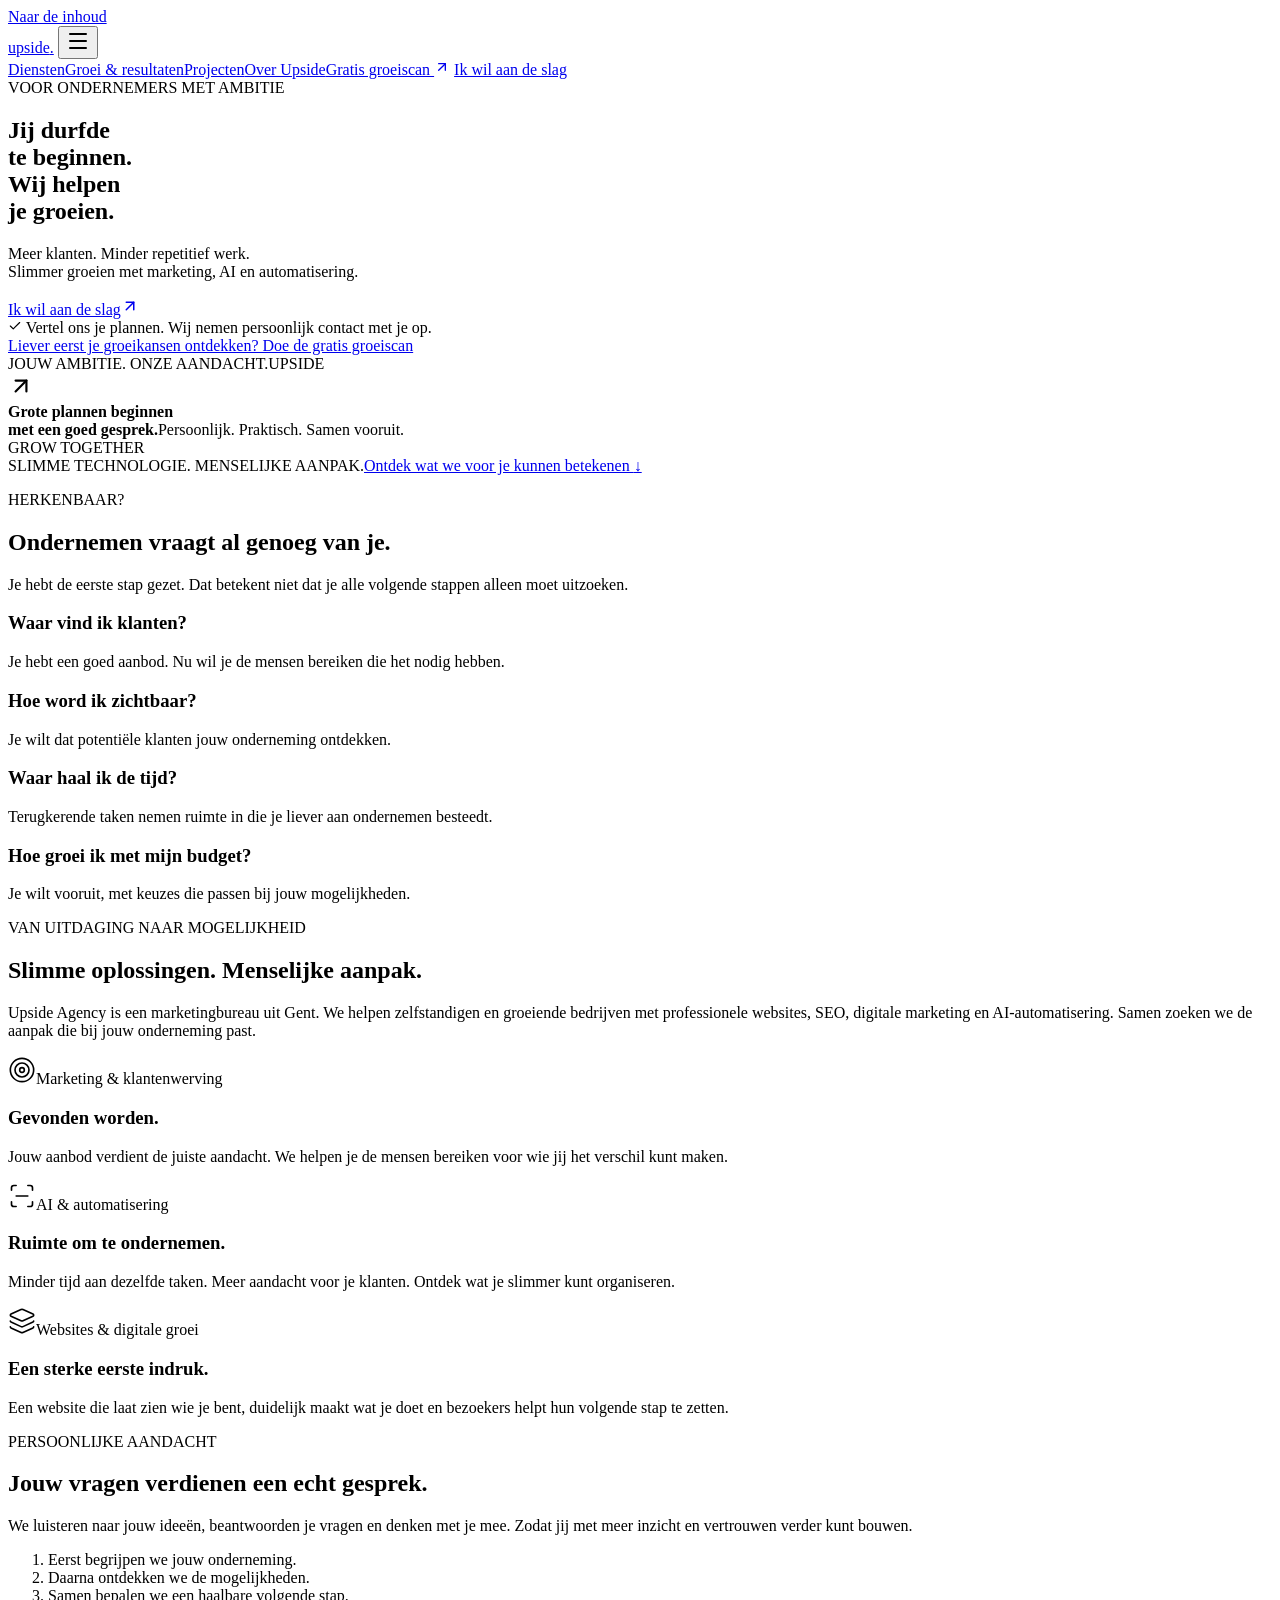
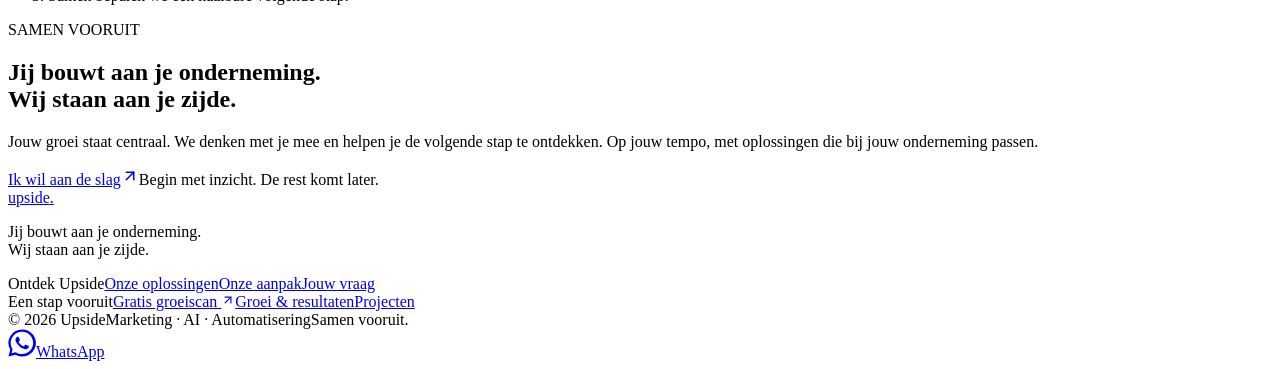
==== commit 950f1c48: "Remove head section from index.html Removed head section including meta tags, title, and structured " ====
--- a/index.html
+++ b/index.html
@@ -1,50 +1,11 @@
+<!-- Test Cloudflare deployment -->
+<!-- Test Cloudflare deployment -->
 
 <!doctype html>
 <html lang="nl-BE">
-<head>
-<meta charset="utf-8">
-<meta name="viewport" content="width=device-width,initial-scale=1">
 
-<title>Upside Agency | Marketingbureau & Websites in Gent</title>
+<html lang="nl-BE">
 
-<meta name="description" content="Upside Agency helpt zelfstandigen en bedrijven groeien met professionele websites, SEO, digitale marketing en AI-automatisering. Gevestigd in Gent.">
-
-<link rel="canonical" href="https://upsideagency.be/">
-
-<meta property="og:type" content="website">
-<meta property="og:title" content="Upside Agency | Marketingbureau & Websites in Gent">
-<meta property="og:description" content="Meer klanten bereiken met websites, digitale marketing, SEO en slimme automatisering. Ontdek Upside Agency.">
-<meta property="og:url" content="https://upsideagency.be/">
-<meta property="og:locale" content="nl_BE">
-
-<meta name="robots" content="index, follow">
-
-<link rel="icon" href="assets/favicon.svg" type="image/svg+xml">
-<link rel="stylesheet" href="style.css?v=mobile-2">
-<script src="script.js?v=contact-1" defer></script>
-<link rel="stylesheet" href="contact-extra.css?v=2">
-  
-<script type="application/ld+json">
-{
-  "@context": "https://schema.org",
-  "@type": "Organization",
-  "name": "Upside Agency",
-  "url": "https://upsideagency.be/",
-  "description": "Digitaal marketingbureau in Gent gespecialiseerd in websites, SEO, digitale marketing en AI-automatisering.",
-  "areaServed": {
-    "@type": "Country",
-    "name": "Belgium"
-  },
-  "knowsAbout": [
-    "Zoekmachineoptimalisatie",
-    "Websiteontwikkeling",
-    "Digitale marketing",
-    "AI-automatisering"
-  ]
-}
-</script>
-
-</head>
 <body data-page="home">
 <a href="#main" class="skip-link">Naar de inhoud</a>
 <header class="header">
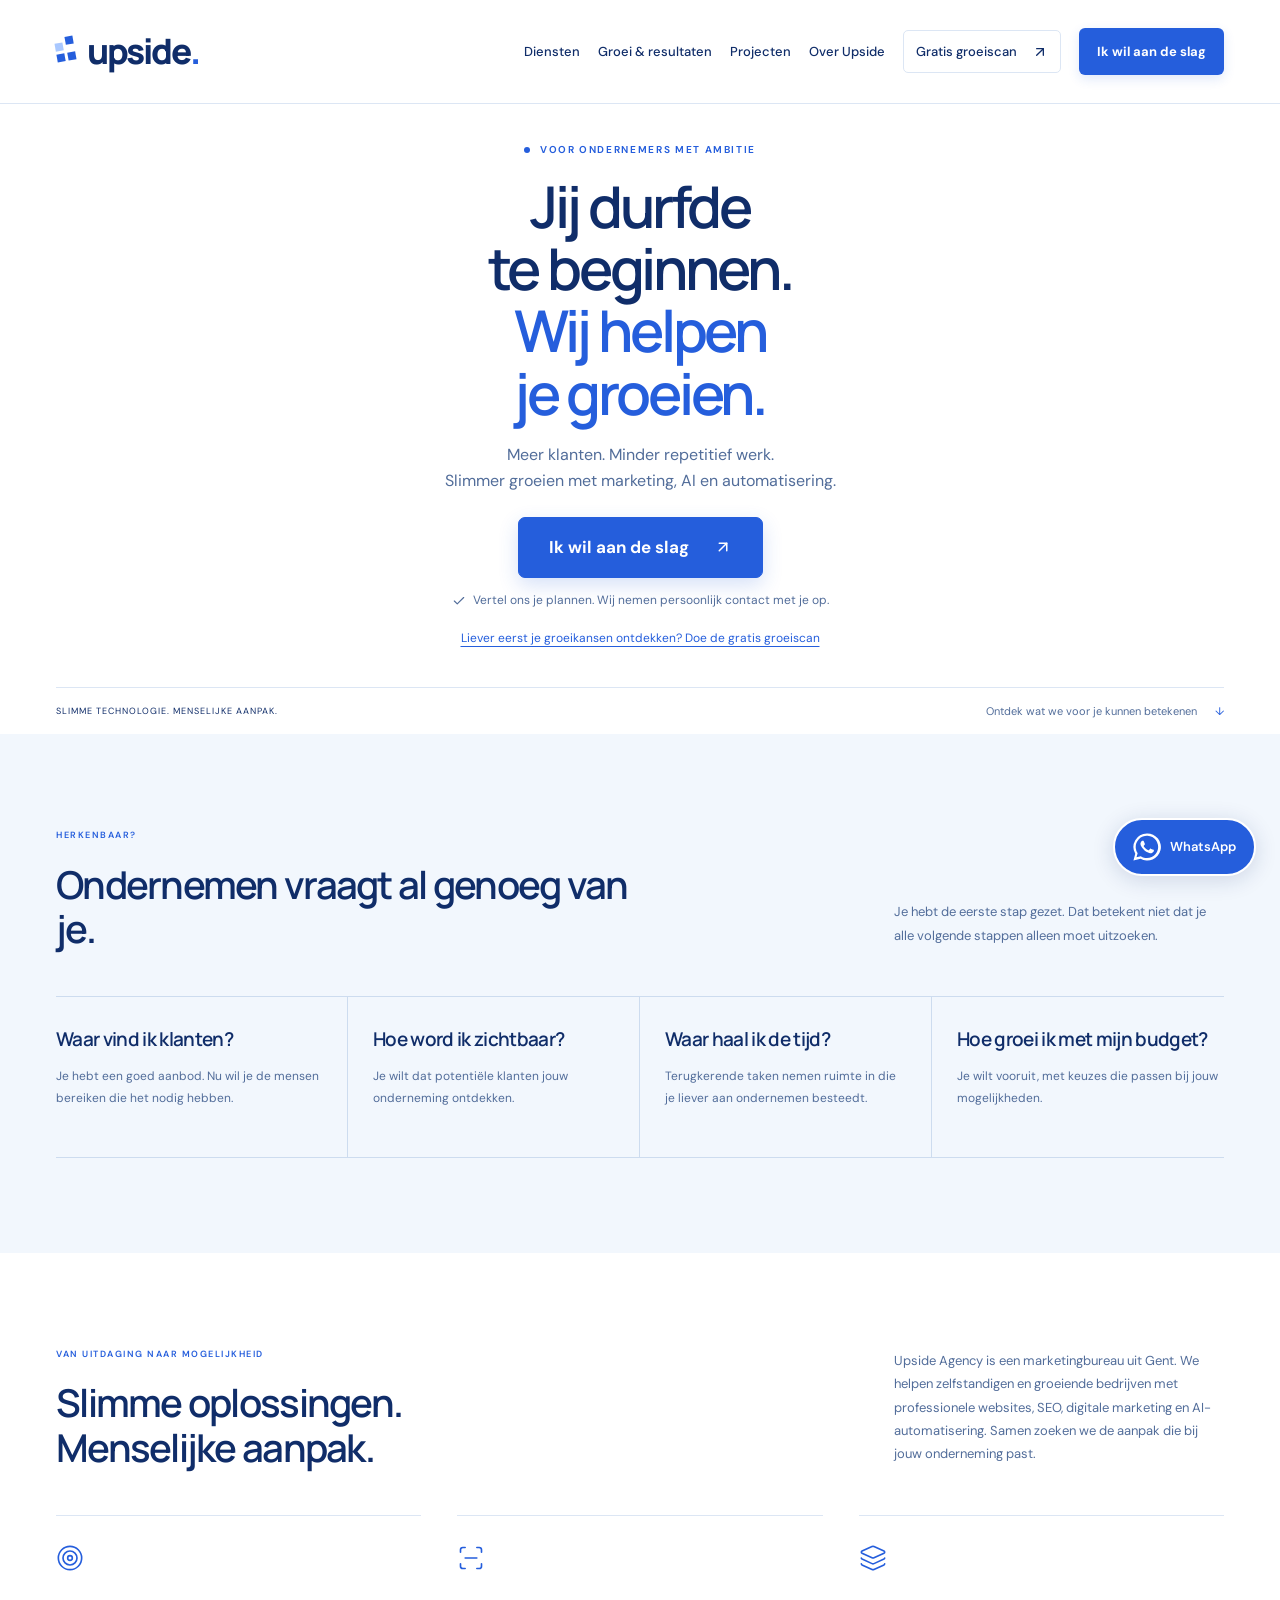
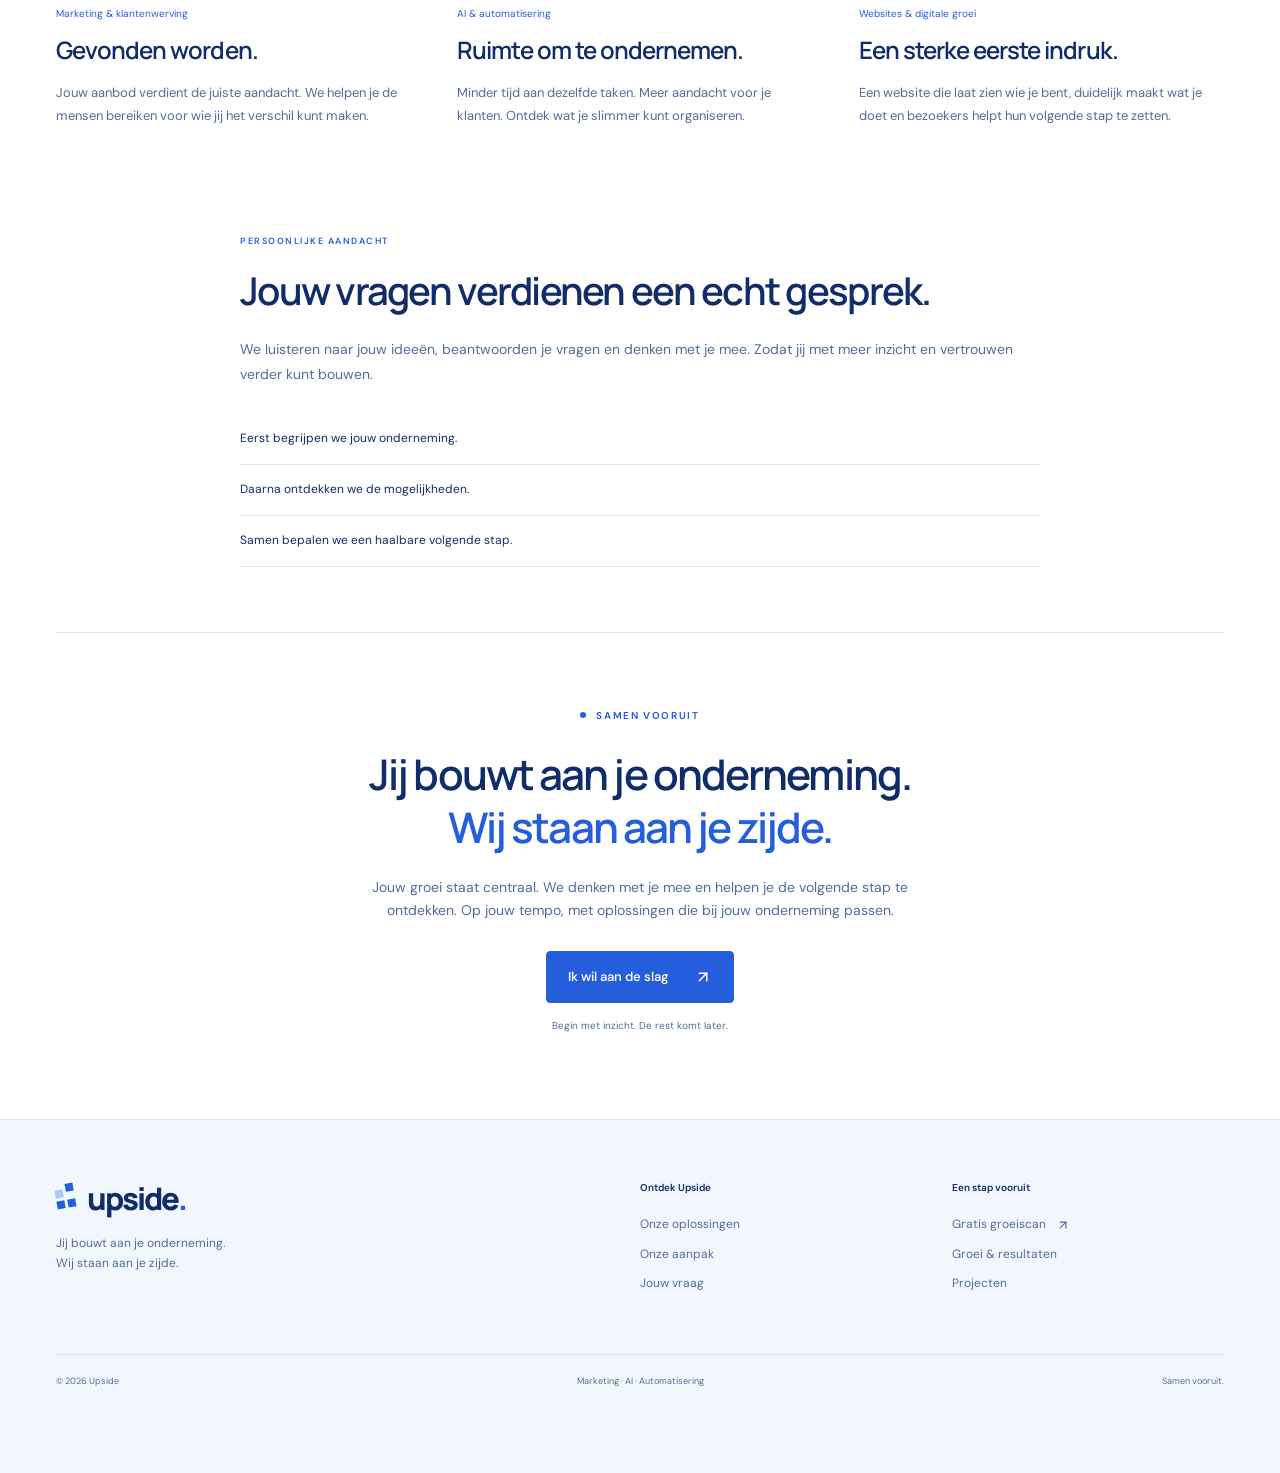
==== commit 08f20309: "Enhance index.html with SEO and Open Graph metadata Added meta tags for SEO, Open Graph, and structu" ====
--- a/index.html
+++ b/index.html
@@ -2,9 +2,61 @@
 <!-- Test Cloudflare deployment -->
 
 <!doctype html>
+
+  
 <html lang="nl-BE">
-
-<html lang="nl-BE">
+<head>
+<meta charset="utf-8">
+<meta name="viewport" content="width=device-width, initial-scale=1">
+
+<title>Marketingbureau Gent voor starters & kmo's | Upside Agency</title>
+
+<meta name="description" content="Upside Agency is een marketingbureau in Gent voor starters en kmo's. Groei met SEO, professionele websites, online marketing en AI-automatisering.">
+
+<link rel="canonical" href="https://upsideagency.be/">
+
+<meta name="robots" content="index, follow">
+
+<!-- Open Graph -->
+<meta property="og:type" content="website">
+<meta property="og:title" content="Marketingbureau Gent | Upside Agency">
+<meta property="og:description" content="Jij durfde te beginnen. Wij helpen je groeien. Meer klanten met websites, SEO, marketing en slimme automatisering.">
+<meta property="og:url" content="https://upsideagency.be/">
+<meta property="og:locale" content="nl_BE">
+<meta property="og:site_name" content="Upside Agency">
+
+<!-- Voeg og:image toe zodra een afbeelding beschikbaar is -->
+
+<link rel="icon" href="/assets/favicon.svg" type="image/svg+xml">
+
+<link rel="stylesheet" href="style.css?v=mobile-2">
+<link rel="stylesheet" href="contact-extra.css?v=2">
+<script src="script.js?v=contact-1" defer></script>
+
+<!-- Structured data -->
+<script type="application/ld+json">
+{
+  "@context": "https://schema.org",
+  "@type": "Organization",
+  "@id": "https://upsideagency.be/#organization",
+  "name": "Upside Agency",
+  "url": "https://upsideagency.be/",
+  "description": "Marketingbureau in Gent voor starters en kmo's, gespecialiseerd in SEO, websites, digitale marketing en AI-automatisering.",
+  "areaServed": {
+    "@type": "Country",
+    "name": "Belgium"
+  },
+  "knowsAbout": [
+    "Zoekmachineoptimalisatie",
+    "Websiteontwikkeling",
+    "Digitale marketing",
+    "AI-automatisering"
+  ]
+}
+</script>
+
+</head>
+
 
 <body data-page="home">
 <a href="#main" class="skip-link">Naar de inhoud</a>
--- a/style.css
+++ b/style.css
@@ -0,0 +1,62 @@
+@import url('https://fonts.googleapis.com/css2?family=DM+Sans:wght@400;450;500;550;600;650;700&family=Manrope:wght@400;500;600;650;700;750;800&display=swap');
+:root{--navy:#102d69;--blue:#255edc;--muted:#526d9a;--pale:#f2f7fd;--line:#dce6f4;--white:#fff}*{box-sizing:border-box}html{scroll-behavior:smooth;scroll-padding-top:100px}body{margin:0;background:white;color:var(--navy);font-family:'DM Sans',Arial,sans-serif;font-size:15px;line-height:1.65;-webkit-font-smoothing:antialiased}a{color:inherit;text-decoration:none}button,input,textarea{font:inherit}button,a,input,textarea{-webkit-tap-highlight-color:transparent}button{cursor:pointer}button:disabled{opacity:.4;cursor:not-allowed}button:focus-visible,a:focus-visible{outline:3px solid #255edc;outline-offset:5px}h1,h2,h3,p{margin:0}h1,h2,h3{font-family:'Manrope',Arial,sans-serif;font-weight:600;line-height:1.15;letter-spacing:-.045em}p{color:var(--muted)}.wrap{width:calc(100% - 112px);max-width:1320px;margin:0 auto}.header{height:104px;border-bottom:1px solid var(--line);background:white}.header-inner{height:100%;display:flex;align-items:center;justify-content:space-between;gap:30px}.logo{display:inline-flex;align-items:center;font-family:'Manrope',Arial,sans-serif;font-size:35px;line-height:1;font-weight:800;letter-spacing:-2px}.dot{color:var(--blue)}.brand-icon{display:grid;grid-template-columns:8px 8px;gap:3px;margin-right:12px;transform:rotate(-10deg)}.brand-icon i{height:8px;background:var(--blue)}.brand-icon i:first-child{background:#a9c8ff}.brand-icon i:nth-child(2){transform:translateY(-5px)}nav{display:flex;align-items:center;gap:29px;font-size:13px;font-weight:500}nav a{position:relative}nav a:hover,nav a[aria-current=page]{color:var(--blue)}.nav-scan{display:flex;align-items:center;gap:15px;border:1px solid var(--line);padding:12px 17px;border-radius:5px;margin-left:13px}nav .nav-scan:hover{background:var(--pale)}.menu-button{display:none}.hero{display:grid;grid-template-columns:1.04fr 1fr;gap:5.5%;padding-top:72px;padding-bottom:62px;align-items:center}.eyebrow{display:flex;gap:10px;align-items:center;font-size:10px;font-weight:650;letter-spacing:1.65px;color:var(--blue);line-height:1.5}.eyebrow>span{width:6px;height:6px;background:var(--blue);border-radius:50%}.hero h1{font-size:clamp(49px,4.9vw,74px);line-height:1.035;letter-spacing:-.055em;margin-top:28px;font-weight:600}.hero h1>span{color:var(--blue)}.hero-copy>p{font-size:16px;line-height:1.65;margin-top:27px;max-width:430px}.button{display:inline-flex;align-items:center;justify-content:center;gap:25px;border:1px solid var(--blue);background:var(--blue);color:white;border-radius:4px;padding:16px 21px;line-height:1.4;font-size:13px;font-weight:550;transition:background .2s,transform .2s;min-height:52px}.button:hover{background:#1648b9;transform:translateY(-2px)}.button.outline{background:white;color:var(--blue)}.hero .button{margin-top:29px}.under-button{display:flex;align-items:center;gap:7px;color:var(--muted);font-size:10px;margin-top:13px}.hero-visual{position:relative;align-self:stretch;margin:7px 0 15px;display:flex;flex-direction:column;min-height:495px}.photo-index{display:flex;justify-content:space-between;font-size:8px;letter-spacing:1.2px;margin-bottom:14px;font-weight:600}.hero-visual>img{width:100%;flex:1;min-height:0;object-fit:cover;object-position:51% center;border-radius:4px;max-height:550px}.photo-caption{position:absolute;bottom:35px;left:-29px;background:white;border:1px solid var(--line);padding:21px 26px 21px 19px;display:flex;gap:16px;align-items:center;box-shadow:0 10px 25px #102d6906}.caption-icon{height:46px;width:46px;display:grid;place-items:center;background:var(--pale);color:var(--blue);border-radius:50%}.photo-caption strong{font-size:14px;font-weight:550;line-height:1.45;display:block}.photo-caption div>span{font-size:9px;color:var(--muted);display:block;margin-top:7px}.photo-credit{position:absolute;bottom:8px;right:10px;font-size:8px;color:white;background:#102d698c;padding:1px 5px;border-radius:2px}.vertical-word{position:absolute;right:-23px;top:105px;writing-mode:vertical-rl;font-size:8px;letter-spacing:2px;color:var(--muted)}.hero-bottom{border-top:1px solid var(--line);padding:20px 0 24px;display:flex;align-items:center;justify-content:space-between;font-size:9px;letter-spacing:1px}.hero-bottom>a{letter-spacing:0;font-size:11px;color:var(--muted)}.hero-bottom>a>span{margin-left:15px;color:var(--blue)}.section{padding:95px 0}.pale{background:var(--pale)}.section-head{display:flex;justify-content:space-between;align-items:flex-end;gap:60px;margin-bottom:45px}.section-label{font-size:9px;font-weight:600;letter-spacing:1.5px;line-height:1.5;color:var(--blue);margin-bottom:20px;text-transform:uppercase}h2{font-size:clamp(30px,3vw,43px);white-space:pre-line}.section-head h2{max-width:590px}.section-head>p{max-width:330px;font-size:13px;line-height:1.8;padding-bottom:4px}.challenge-grid{display:grid;grid-template-columns:repeat(4,1fr);border-top:1px solid #cddcef;border-bottom:1px solid #cddcef}.challenge{padding:30px 25px 26px;border-right:1px solid #cddcef}.challenge:first-child{padding-left:0}.challenge:last-child{border-right:0;padding-right:0}.tiny-number{font-size:10px;color:var(--blue);font-family:'DM Sans',sans-serif;letter-spacing:1px}.challenge h3{font-size:19px;letter-spacing:-.035em;margin:27px 0 14px;line-height:1.3}.challenge>p{font-size:12px;line-height:1.8;min-height:65px}.challenge button{display:flex;justify-content:space-between;align-items:center;width:100%;padding:23px 0 0;background:transparent;border:0;color:var(--blue);font-size:11px}.challenge .answer{border-top:1px solid var(--line);padding-top:15px;margin-top:18px;font-size:12px}.service-grid{display:grid;grid-template-columns:repeat(3,1fr);gap:36px}.service{border-top:1px solid var(--line);padding:28px 0 5px}.service>svg{color:var(--blue);margin-bottom:27px}.service>span:not(.tiny-number){display:block;font-size:10px;color:var(--blue);margin-bottom:13px}.service h3{font-size:24px;letter-spacing:-.04em;margin-bottom:17px}.service p{font-size:13px;line-height:1.8;max-width:345px}.text-link{display:inline-flex;align-items:center;gap:20px;font-size:12px;font-weight:500;color:var(--blue);border-bottom:1px solid #bdd0f2;padding-bottom:7px;margin-top:27px}.text-link:hover{border-color:var(--blue)}.approach{display:grid;grid-template-columns:1fr .95fr;gap:8%;align-items:center;padding-top:15px;padding-bottom:95px}.approach-photo{position:relative;height:470px}.approach-photo img{width:100%;height:100%;object-fit:cover;object-position:42% center;border-radius:4px}.approach-copy h2{margin-bottom:24px}.approach-copy>p:not(.section-label){font-size:14px;line-height:1.8;margin-bottom:18px}.approach ol{list-style:none;margin:27px 0 0;padding:0}.approach li{display:flex;align-items:center;gap:15px;padding:15px 0;border-bottom:1px solid var(--line);font-size:12px}.approach li>span{color:var(--blue);font-size:9px}.support{padding:75px 0 85px;text-align:center;border-top:1px solid var(--line)}.support .eyebrow{justify-content:center;margin-bottom:25px}.support h2{font-size:clamp(30px,3.3vw,46px);line-height:1.25}.support h2>span{color:var(--blue)}.support>p{font-size:14px;max-width:550px;margin:23px auto 28px}.support-note{display:block;font-size:10px;color:var(--muted);margin-top:15px}footer{background:var(--pale);border-top:1px solid var(--line)}.footer-main{display:grid;grid-template-columns:2fr 1fr 1fr;gap:40px;padding:60px 0 50px}.footer-main .logo{font-size:31px}.footer-main p{font-size:12px;margin-top:20px}.footer-main>div>span{font-size:10px;font-weight:600;display:block;margin-bottom:18px}.footer-main>div>a:not(.logo){font-size:12px;color:var(--muted);display:flex;gap:10px;align-items:center;margin:10px 0}.footer-main a:hover{color:var(--blue)}.footer-bottom{border-top:1px solid var(--line);padding:19px 0;display:flex;justify-content:space-between;color:var(--muted);font-size:9px}.page-intro{padding:75px 0 65px}.page-intro h1{font-size:clamp(40px,5vw,68px);max-width:850px;margin:26px 0}.page-intro>p{max-width:620px;font-size:16px;line-height:1.8}.service-details{padding-bottom:45px}.service-detail{display:grid;grid-template-columns:60px 1.1fr 1fr;gap:35px;border-top:1px solid var(--line);padding:45px 0}.detail-number{font-size:12px;letter-spacing:1px;color:var(--blue)}.service-detail svg{color:var(--blue);margin-bottom:18px}.service-detail .section-label{margin-bottom:12px}.service-detail h2{font-size:33px;margin-bottom:20px}.service-detail p{font-size:14px;max-width:420px}.detail-list{padding:12px 0 0 30px}.detail-list h3{font-size:17px;margin-bottom:23px}.detail-list>p{display:flex;gap:12px;margin:13px 0;font-size:13px}.detail-list>p>svg{flex-shrink:0;margin:4px 0}.banner{background:var(--pale);padding:45px 50px;display:flex;align-items:center;justify-content:space-between;gap:30px;margin-bottom:80px;border-radius:5px}.banner .section-label{margin-bottom:14px}.banner h2{font-size:35px}.banner p:last-child{margin-top:17px;font-size:14px}.scan-layout{display:grid;grid-template-columns:280px 1fr;gap:80px;margin-bottom:100px;align-items:start}.scan-layout aside{padding-top:30px}.scan-layout aside>svg{color:var(--blue);margin-bottom:24px}.scan-layout aside>h3{font-size:25px;line-height:1.25;margin-bottom:20px}.scan-layout aside>p{font-size:13px}.scan-meta{display:flex;align-items:center;gap:9px;margin:25px 0;font-size:12px;color:var(--blue)}.scan-layout aside>small{font-size:11px;line-height:1.8;color:var(--muted);display:block;border-top:1px solid var(--line);padding-top:22px}.scan-card{padding:40px;border:1px solid var(--line);border-radius:6px;background:white}.step-line{display:flex;justify-content:space-between;font-size:9px;letter-spacing:1px;color:var(--blue)}.progress{height:3px;background:var(--pale);margin:15px 0 35px}.progress i{display:block;background:var(--blue);height:100%;transition:width .3s}.scan-card h2{font-size:28px;margin-bottom:15px}.scan-card>p{font-size:13px}.options{display:grid;gap:12px;margin:30px 0}.options button{background:white;border:1px solid var(--line);padding:17px 20px;border-radius:4px;color:var(--navy);display:flex;align-items:center;justify-content:space-between;text-align:left;font-size:14px;gap:15px}.options button:hover,.options button.active{border-color:var(--blue);background:var(--pale)}.radio{width:19px;height:19px;display:grid;place-items:center;border:1px solid #a4b8d9;border-radius:50%;flex-shrink:0}.active .radio{background:var(--blue);border-color:var(--blue);color:white}.scan-controls{display:flex;justify-content:space-between;align-items:center}.quiet{background:none;border:0;color:var(--muted);font-size:12px;padding:10px}.quiet:hover{color:var(--blue)}.report>p{font-size:13px}.report>article{display:flex;gap:20px;padding:25px 0;border-bottom:1px solid var(--line)}.report>article>span{font-size:11px;color:var(--blue);padding-top:3px}.report h3{font-size:18px;letter-spacing:-.025em;margin-bottom:12px}.report article p{font-size:13px;line-height:1.85}.report>h3{margin-top:30px}.weeks{display:grid;grid-template-columns:1fr 1fr;gap:14px;margin:20px 0}.weeks>div{background:var(--pale);padding:16px}.weeks span{font-size:9px;letter-spacing:1px;color:var(--blue)}.weeks p{font-size:12px;margin-top:8px}.report>.button{margin-top:25px}.restart{display:block;margin-top:12px}.report-end{margin-top:30px;padding-top:30px;border-top:1px solid var(--line)}.report-end p{font-size:13px}.results-principles{display:grid;grid-template-columns:repeat(3,1fr);gap:45px;padding-bottom:75px}.results-principles article{border-top:1px solid var(--line);padding-top:25px}.results-principles h3{font-size:23px;margin:20px 0 15px}.results-principles p{font-size:13px}.calculator{display:grid;grid-template-columns:1.1fr 1fr;gap:70px;align-items:start}.calc-inputs{display:grid;grid-template-columns:1fr 1fr;gap:23px}.calc-inputs label,form label{font-size:12px;color:var(--navy);display:flex;flex-direction:column;gap:10px}input,textarea{width:100%;border:1px solid #c5d5eb;background:white;color:var(--navy);border-radius:4px;padding:13px 15px;outline:none}input:focus,textarea:focus{border-color:var(--blue);box-shadow:0 0 0 2px #255edc17}.calc-result{background:white;padding:30px;border:1px solid var(--line);border-radius:5px}.calc-result>span{font-size:12px;color:var(--muted)}.calc-result>strong{display:block;font-size:55px;line-height:1.2;letter-spacing:-3px;color:var(--blue);font-family:'Manrope',sans-serif;margin:8px 0 25px}.calc-result>div{display:flex;justify-content:space-between;gap:15px;padding:13px 0;border-top:1px solid var(--line);font-size:11px}.calc-result>div>span{color:var(--muted)}.calc-result small{display:block;font-size:10px;color:var(--muted);line-height:1.8;margin-top:20px}.calc-note{font-size:11px;max-width:650px;margin-top:24px}.case-placeholder p:last-child{max-width:670px;margin-top:25px;font-size:14px}.projects{display:grid;grid-template-columns:1fr 1fr;gap:40px;margin-bottom:80px}.project-art{padding:45px 35px 0;background:#edf4ff;border-radius:5px;margin-bottom:25px;overflow:hidden;height:330px}.art-1{background:#dfeaff}.mock-browser{background:white;border:1px solid #c8d9f1;border-radius:7px;min-height:350px;padding:15px;box-shadow:0 10px 25px #102d690a}.mock-browser>span{font-size:7px;letter-spacing:1px;color:var(--muted);display:block;border-bottom:1px solid var(--line);padding-bottom:12px}.mock-nav{display:flex;align-items:center;justify-content:space-between;padding:16px 7px}.mock-nav b{font-size:18px;letter-spacing:-1px}.mock-nav>span{font-size:7px}.mock-body{display:grid;grid-template-columns:1fr 1fr;gap:12px;padding:25px 7px}.mock-body h3{font-size:27px;line-height:1.2}.mock-block{height:150px;background:#bdd4ff;display:flex;align-items:flex-end;padding:15px;font-size:9px}.art-1 .mock-block{border-radius:80px 80px 0 0;background:#6397ef}.project h2{font-size:28px;margin-bottom:15px}.project>p:last-child{font-size:13px;max-width:490px}.about-block{padding-top:0;padding-bottom:0}.contact-layout{display:grid;grid-template-columns:1fr 1.1fr;gap:90px;margin-bottom:100px;align-items:start}.contact-layout>div h2{font-size:32px;margin-bottom:25px}.contact-layout>div>p{font-size:14px;margin-bottom:25px}.contact-layout .contact-note{font-size:11px;line-height:1.9;border-top:1px solid var(--line);margin-top:35px;padding-top:25px;max-width:380px}form label{margin-bottom:25px}textarea{resize:vertical}form>p{font-size:12px;margin-top:20px}.skip-link{position:fixed;top:-100px;left:20px;z-index:100;background:var(--blue);color:white;padding:10px 20px}.skip-link:focus{top:10px}
+@media(min-width:1600px){.hero{padding-top:85px;padding-bottom:80px}.hero h1{font-size:80px}.hero-visual{min-height:600px}.hero-visual>img{max-height:600px}}
+@media(max-width:1100px){.wrap{width:calc(100% - 64px)}nav{gap:19px;font-size:11px}.nav-scan{margin-left:0;padding:10px}.hero{gap:5%;padding-top:52px}.hero h1{font-size:57px}.hero-visual{min-height:490px}.hero-copy>p{font-size:14px}.photo-caption{left:-20px;bottom:25px;padding:17px}.section-head{gap:40px}.challenge{padding-left:18px;padding-right:18px}.challenge h3{font-size:17px}.service h3{font-size:22px}.scan-layout{gap:40px;grid-template-columns:230px 1fr}.calculator{gap:35px}.approach{gap:6%}}
+@media(max-width:800px){.header{height:82px}.logo{font-size:31px}.menu-button{display:grid;place-items:center;background:none;border:0;color:var(--navy);padding:8px}nav{display:none;position:absolute;top:81px;left:0;right:0;background:white;padding:25px 32px;z-index:20;border-bottom:1px solid var(--line);font-size:14px}nav.open{display:flex;flex-direction:column;align-items:stretch;gap:22px}.nav-scan{justify-content:space-between}.hero{grid-template-columns:1fr 1fr;gap:25px;padding-top:45px}.hero h1{font-size:46px}.hero .eyebrow{font-size:8px;letter-spacing:1px}.hero-visual{min-height:440px}.hero-copy>p{font-size:13px}.button{font-size:11px;gap:15px;padding:14px 16px}.photo-index{font-size:7px}.photo-index span:last-child{display:none}.photo-caption{left:-15px;right:10px;padding:13px;gap:10px}.photo-caption strong{font-size:11px}.photo-caption div>span{font-size:8px}.caption-icon{width:33px;height:33px;flex-shrink:0}.vertical-word{right:-18px;font-size:7px}.hero-bottom{font-size:8px}.hero-bottom>a{font-size:9px}.section{padding:65px 0}.section-head{align-items:flex-start;flex-direction:column;gap:20px;margin-bottom:35px}.section-head>p{max-width:500px}.challenge-grid{grid-template-columns:1fr 1fr}.challenge{border-bottom:1px solid #cddcef;padding:25px!important}.challenge:nth-child(2){border-right:0}.challenge:nth-child(3),.challenge:nth-child(4){border-bottom:0}.challenge h3{font-size:20px}.challenge>p{min-height:45px}.service-grid{gap:25px}.service h3{font-size:20px}.service p{font-size:12px}.approach{grid-template-columns:1fr 1fr;gap:30px;padding-bottom:65px}.approach-photo{height:430px}.approach-copy h2{font-size:30px}.approach-copy>p:not(.section-label){font-size:12px}.approach li{font-size:10px;gap:10px}.scan-layout{grid-template-columns:1fr;gap:30px}.scan-layout aside{padding:0}.scan-layout aside>svg,.scan-layout aside>h3{display:none}.scan-layout aside>p{max-width:500px}.scan-meta{margin:15px 0}.scan-layout aside>small{padding-top:13px}.service-detail{grid-template-columns:30px 1fr;gap:25px}.detail-list{grid-column:2;padding:0}.service-detail p{max-width:none}.results-principles{gap:25px}.results-principles h3{font-size:20px}.calculator{grid-template-columns:1fr 1fr;gap:25px}.calc-inputs{grid-template-columns:1fr;gap:14px}.calc-result{padding:25px}.calc-result>strong{font-size:45px}.projects{gap:25px}.project-art{height:250px;padding:25px 20px 0}.mock-body h3{font-size:20px}.mock-nav>span{display:none}.contact-layout{gap:35px}.banner{padding:35px}.banner h2{font-size:30px}.banner .button{flex-shrink:0}}
+@media(max-width:560px){.wrap{width:calc(100% - 40px)}.header{height:76px}nav{top:75px}.hero{grid-template-columns:1fr;padding-top:36px;padding-bottom:30px;gap:35px}.hero h1{font-size:57px;margin-top:22px}.hero .eyebrow{font-size:8px;letter-spacing:1.2px}.hero-copy>p{font-size:14px;margin-top:23px;max-width:330px}.hero .button{font-size:12px;margin-top:25px}.hero-visual{min-height:360px;margin-left:14px;margin-right:9px}.hero-visual>img{height:340px;max-height:340px;flex:none;object-position:center}.photo-caption{bottom:25px;left:-14px;right:30px;padding:17px}.photo-caption strong{font-size:13px}.photo-caption div>span{font-size:9px}.photo-index{font-size:7px}.photo-index span:last-child{display:block}.hero-bottom{padding:18px 0;display:block}.hero-bottom>a{display:block;margin-top:9px;font-size:10px}.hero-bottom>span{font-size:8px;letter-spacing:.7px}.section{padding:55px 0}h2{font-size:32px}.section-label{font-size:8px;margin-bottom:17px}.section-head{gap:18px;margin-bottom:30px}.challenge-grid{grid-template-columns:1fr}.challenge{border-right:0;padding:24px 0!important;display:block}.challenge:nth-child(3){border-bottom:1px solid #cddcef}.challenge h3{margin-top:14px;font-size:22px}.challenge>p{min-height:0;font-size:13px;max-width:320px}.challenge button{padding-top:18px;font-size:12px}.service-grid{grid-template-columns:1fr;gap:20px}.service{padding-top:25px;padding-bottom:15px}.service>svg{margin-bottom:18px}.service h3{font-size:25px}.service p{font-size:13px;max-width:none}.service .text-link{margin-top:20px}.approach{grid-template-columns:1fr;gap:30px;padding-top:0;padding-bottom:55px}.approach-photo{height:310px}.approach-copy h2{font-size:33px}.approach-copy>p:not(.section-label){font-size:14px}.approach li{font-size:12px}.support{padding:55px 0 60px}.support h2{font-size:30px}.support>p{font-size:13px}.support .eyebrow{font-size:9px}.footer-main{grid-template-columns:1fr 1fr;gap:35px 20px;padding:40px 0}.footer-main>div:first-child{grid-column:1/-1}.footer-bottom{font-size:8px;gap:20px;flex-wrap:wrap}.footer-bottom>span:last-child{display:none}.page-intro{padding:45px 0 40px}.page-intro h1{font-size:43px;margin:23px 0}.page-intro>p{font-size:14px}.page-intro .eyebrow{font-size:8px}.service-detail{grid-template-columns:24px 1fr;gap:15px;padding:30px 0}.service-detail h2{font-size:28px}.service-detail p{font-size:13px}.detail-list h3{font-size:17px}.banner{padding:30px 24px;display:block;margin-bottom:55px}.banner h2{font-size:31px}.banner .button{margin-top:25px}.scan-layout{gap:24px;margin-bottom:55px}.scan-card{padding:25px 20px}.scan-card h2{font-size:25px}.options button{font-size:12px;padding:15px}.progress{margin-bottom:27px}.scan-card .button{font-size:11px}.report>article{gap:15px}.report h3{font-size:17px}.weeks{gap:10px}.weeks>div{padding:13px}.results-principles{grid-template-columns:1fr;padding-bottom:45px;gap:25px}.results-principles h3{font-size:23px;margin-top:13px}.calculator{grid-template-columns:1fr;gap:30px}.calc-inputs{grid-template-columns:1fr 1fr;gap:15px}.calc-inputs label{font-size:10px}.calc-inputs input{padding:10px}.calc-result>strong{font-size:50px}.projects{grid-template-columns:1fr;gap:35px;margin-bottom:55px}.project-art{height:280px}.project h2{font-size:26px}.project>p:last-child{font-size:13px}.about-block{padding-bottom:0}.contact-layout{grid-template-columns:1fr;gap:30px;margin-bottom:55px}.contact-layout>div h2{font-size:28px}.contact-layout .contact-note{margin-top:25px;max-width:none}.text-link{font-size:12px}}
+@media(prefers-reduced-motion:reduce){html{scroll-behavior:auto}*,*::before,*::after{transition:none!important;animation:none!important}}
+
+/* Clear editorial layout without decorative numbering. */
+.service-detail{grid-template-columns:1.1fr 1fr}.detail-list{grid-column:auto}.challenge h3{margin-top:0}.report>article{display:block}.results-principles h3{margin-top:0}.approach li{gap:0}
+@media(max-width:800px){.service-detail{grid-template-columns:1fr}.detail-list{grid-column:auto}}
+
+.service-detail{grid-template-columns:1fr}.service-detail>div{max-width:720px}.service-detail p{max-width:620px}
+
+/* Upside: fotoloze, compacte homepage */
+body[data-page="home"] .hero-visual,
+body[data-page="home"] .approach-photo { display: none; }
+body[data-page="home"] .hero {
+  display: flex; flex-direction: column; align-items: center;
+  text-align: center; gap: 0; padding-top: 38px; padding-bottom: 38px;
+  min-height: 0;
+}
+body[data-page="home"] .hero-copy { width: 100%; max-width: 850px; margin: 0 auto; }
+body[data-page="home"] .hero .eyebrow,
+body[data-page="home"] .hero .under-button { justify-content: center; }
+body[data-page="home"] .hero h1 {
+  font-size: clamp(40px, 4.5vw, 66px); line-height: 1.08;
+  margin-top: 18px; overflow-wrap: normal;
+}
+body[data-page="home"] .hero-copy > p {
+  max-width: 600px; margin: 18px auto 0;
+}
+body[data-page="home"] .hero .button { margin-top: 22px; }
+body[data-page="home"] .hero-bottom { padding-top: 14px; padding-bottom: 14px; }
+body[data-page="home"] .approach { display: block; padding-top: 8px; padding-bottom: 65px; }
+body[data-page="home"] .approach-copy { max-width: 800px; margin: 0 auto; }
+
+/* Overige illustratieve foto's verbergen, zonder de layout te breken */
+.hero-media, .photo-credit { display: none; }
+
+@media (max-width: 560px) {
+  html, body { overflow-x: clip; }
+  body[data-page="home"] .hero { padding-top: 28px; padding-bottom: 28px; }
+  body[data-page="home"] .hero h1 { font-size: clamp(34px, 9vw, 46px); margin-top: 16px; }
+  body[data-page="home"] .hero-copy > p { max-width: none; margin-top: 17px; }
+  body[data-page="home"] .hero .button { margin-top: 20px; }
+  body[data-page="home"] .hero-bottom { padding: 13px 0; }
+  body[data-page="home"] .approach { padding-bottom: 42px; }
+}
+
+/* Language selector: desktop and mobile */
+.upside-lang-wrap{display:flex;align-items:center;gap:7px;margin-left:auto;white-space:nowrap;position:relative;z-index:3}
+.upside-lang-label{font-size:12px;color:#245bd1;font-weight:700}
+.upside-lang-select{appearance:auto;border:1px solid #d6e1f5;background:#fff;color:#1848a8;border-radius:8px;padding:7px 6px;font:600 12px inherit;cursor:pointer;max-width:90px}
+@media(max-width:900px){.upside-lang-wrap{margin-left:auto;margin-right:12px}.upside-lang-label{display:none}.upside-lang-select{max-width:85px;padding:6px 3px}}
+/* Taalkeuzemenu verbergen */
+#upside-language,
+.upside-lang-wrap,
+.language-switcher,
+.lang-switcher {
+  display: none !important;
+}
--- a/contact-extra.css
+++ b/contact-extra.css
@@ -0,0 +1,22 @@
+.whatsapp-float{position:fixed;z-index:80;right:24px;bottom:24px;display:flex;align-items:center;gap:9px;background:#255edc;color:white;border:2px solid white;border-radius:30px;padding:13px 18px;box-shadow:0 4px 22px #102d6929;font-size:13px;font-weight:600}.whatsapp-float svg{display:block;flex-shrink:0}.whatsapp-float:hover{background:#102d69}.whatsapp-float:focus-visible{outline:3px solid #102d69;outline-offset:4px}.contact-direct{display:flex;flex-direction:column;gap:16px;margin-top:26px}.contact-direct a{color:#255edc;overflow-wrap:anywhere;text-decoration:underline;text-underline-offset:4px}.lead-form{min-width:0}.lead-form h2{font-size:26px;margin-bottom:12px}.form-intro{font-size:13px;margin-bottom:24px}.lead-form>label{display:block;margin:18px 0;font-size:13px}.lead-form input:not([type=checkbox]),.lead-form textarea{display:block;width:100%;min-width:0;padding:12px;border:1px solid #dce6f4;border-radius:4px;background:white;color:#102d69;margin-top:7px;box-sizing:border-box;font:inherit}.lead-form textarea{resize:vertical}.lead-form .optional{font-size:11px;font-weight:400;color:#526d9a}.lead-services{border:0;padding:0;margin:24px 0}.lead-services legend{font-size:13px;margin-bottom:12px}.lead-services label{display:flex;align-items:center;gap:10px;margin:10px 0;font-size:13px;font-weight:400}.lead-services input{width:17px;height:17px;margin:0;accent-color:#255edc;flex-shrink:0}.lead-privacy,.lead-status{font-size:12px;line-height:1.8;color:#526d9a;margin:18px 0}.form-trap{display:none!important}.lead-invitation{display:flex;align-items:center;justify-content:space-between;gap:24px;padding:30px;border:1px solid #dce6f4;background:#f2f7fd;margin-bottom:65px;box-sizing:border-box}.lead-invitation h2{font-size:25px}.lead-invitation p{font-size:13px;margin-top:10px}.lead-invitation .button{flex-shrink:0}.contact-thanks{padding-top:85px;padding-bottom:100px;max-width:1000px}.contact-thanks h1{font-size:clamp(34px,5vw,62px);line-height:1.15;margin:25px 0}.contact-thanks>p{max-width:590px;line-height:1.8;margin-bottom:26px}.contact-thanks .contact-note{margin-top:25px}footer{padding-bottom:65px}@media(max-width:650px){.whatsapp-float{right:16px;bottom:16px;padding:13px;border-radius:50%}.whatsapp-float span{display:none}.lead-invitation{display:block;padding:22px;margin-bottom:40px}.lead-invitation .button{margin-top:22px}.lead-invitation h2{font-size:23px}.lead-form h2{font-size:24px}.contact-thanks{padding-top:50px;padding-bottom:60px}}
+
+/* Direct aanvragen op elke pagina */
+nav .nav-apply{display:inline-flex;align-items:center;justify-content:center;background:#255edc;color:#fff;padding:13px 18px;border-radius:6px;font-weight:700;white-space:nowrap;min-height:46px;box-shadow:0 4px 12px #255edc24}
+nav .nav-apply:hover,nav .nav-apply[aria-current=page]{background:#102d69;color:#fff}
+nav{gap:18px}.nav-scan{margin-left:0;padding:10px 12px}
+body[data-page="home"] .hero .primary-apply{font-size:17px;font-weight:700;min-height:60px;padding:18px 30px;border-radius:7px;box-shadow:0 7px 20px #255edc30}
+body[data-page="home"] .under-button{font-size:12px;justify-content:center;line-height:1.6}
+.hero-scan-link{display:inline-block;margin-top:18px;font-size:12px;color:#255edc;text-decoration:underline;text-underline-offset:4px}
+#lead-form{scroll-margin-top:28px;border:2px solid #255edc;box-shadow:0 12px 35px #102d690d}
+.lead-form>button[type="submit"]{width:100%;font-size:16px;font-weight:700;min-height:56px}
+@media(min-width:801px) and (max-width:1150px){.header-inner{gap:14px}.header nav{gap:12px;font-size:12px}.header .logo{font-size:29px}.header nav .nav-scan{display:none}}
+@media(max-width:800px){nav .nav-apply{width:100%;margin-top:8px}}
+@media(max-width:560px){body[data-page="home"] .hero .primary-apply{width:100%;font-size:16px}body[data-page="home"] .under-button{align-items:flex-start;font-size:11px}.under-button svg{flex-shrink:0;margin-top:3px}}
+
+/* Service name first, checkbox aligned on the right on all screen sizes. */
+.lead-services label{justify-content:space-between;gap:20px;min-height:48px;padding:12px 14px;margin:8px 0;border:1px solid #dce6f4;border-radius:8px;background:#fff;cursor:pointer;box-sizing:border-box}
+.lead-services label span{flex:1;min-width:0;line-height:1.5}
+.lead-services input[type="checkbox"]{flex:0 0 20px;width:20px;height:20px;margin:0;padding:0;cursor:pointer}
+.lead-services label:has(input:checked){border-color:#255edc;background:#f2f7fd}
+.lead-services label:focus-within{outline:2px solid #255edc;outline-offset:2px}
+.lead-form>button:disabled{opacity:.65;cursor:wait}
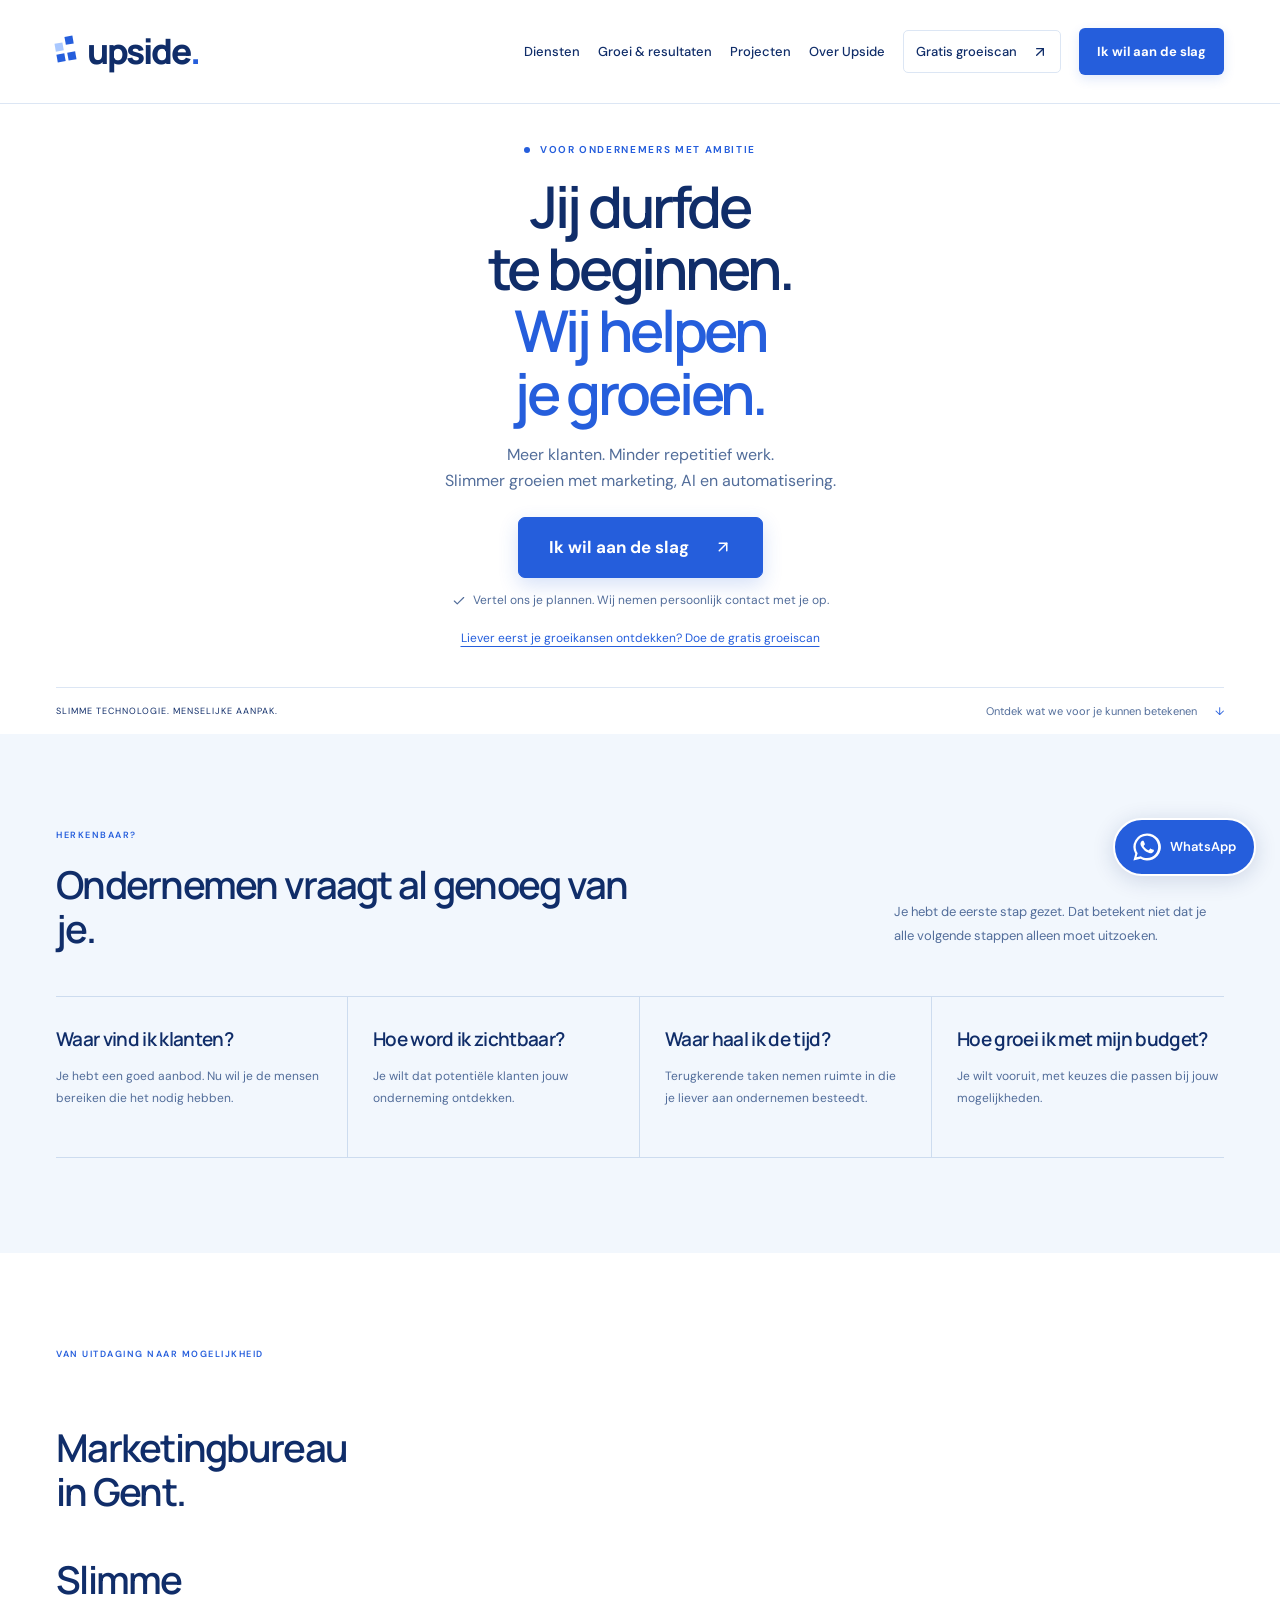
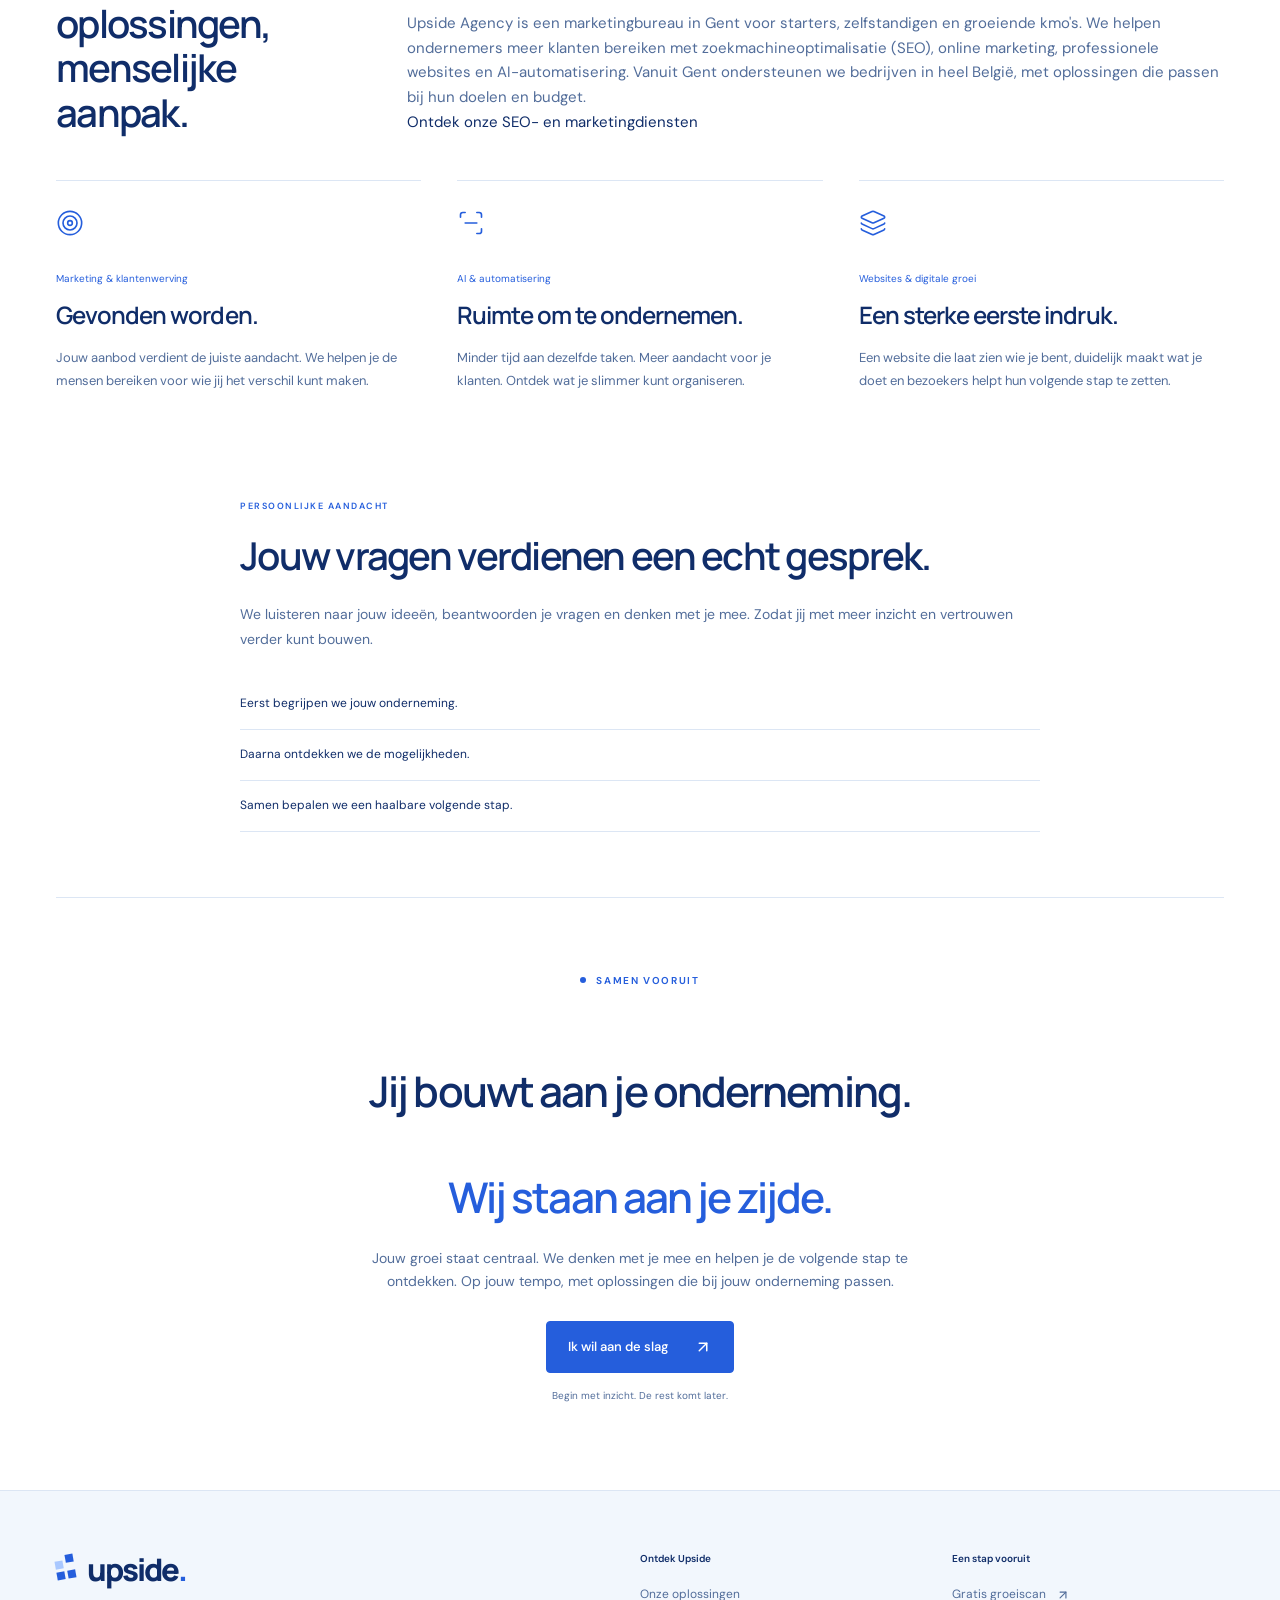
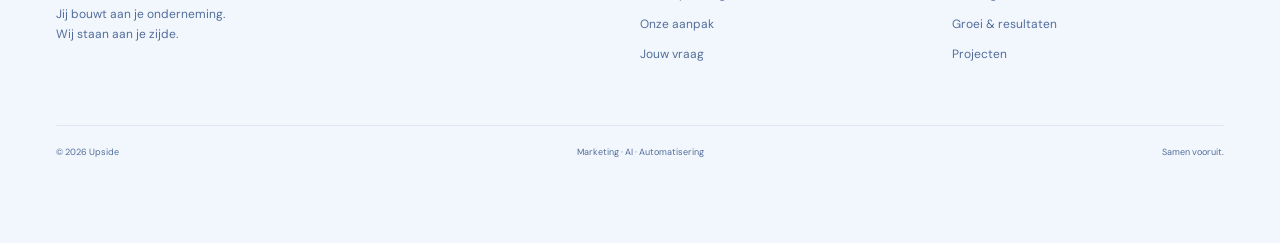
==== commit a6c9d649: "Update index.html" ====
--- a/index.html
+++ b/index.html
@@ -1,216 +1,402 @@
-<!-- Test Cloudflare deployment -->
-<!-- Test Cloudflare deployment -->
 
 <!doctype html>
-
-  
 <html lang="nl-BE">
 <head>
-<meta charset="utf-8">
-<meta name="viewport" content="width=device-width, initial-scale=1">
-
-<title>Marketingbureau Gent voor starters & kmo's | Upside Agency</title>
-
-<meta name="description" content="Upside Agency is een marketingbureau in Gent voor starters en kmo's. Groei met SEO, professionele websites, online marketing en AI-automatisering.">
-
-<link rel="canonical" href="https://upsideagency.be/">
-
-<meta name="robots" content="index, follow">
-
-<!-- Open Graph -->
-<meta property="og:type" content="website">
-<meta property="og:title" content="Marketingbureau Gent | Upside Agency">
-<meta property="og:description" content="Jij durfde te beginnen. Wij helpen je groeien. Meer klanten met websites, SEO, marketing en slimme automatisering.">
-<meta property="og:url" content="https://upsideagency.be/">
-<meta property="og:locale" content="nl_BE">
-<meta property="og:site_name" content="Upside Agency">
-
-<!-- Voeg og:image toe zodra een afbeelding beschikbaar is -->
-
-<link rel="icon" href="/assets/favicon.svg" type="image/svg+xml">
-
-<link rel="stylesheet" href="style.css?v=mobile-2">
-<link rel="stylesheet" href="contact-extra.css?v=2">
-<script src="script.js?v=contact-1" defer></script>
-
-<!-- Structured data -->
-<script type="application/ld+json">
-{
-  "@context": "https://schema.org",
-  "@type": "Organization",
-  "@id": "https://upsideagency.be/#organization",
-  "name": "Upside Agency",
-  "url": "https://upsideagency.be/",
-  "description": "Marketingbureau in Gent voor starters en kmo's, gespecialiseerd in SEO, websites, digitale marketing en AI-automatisering.",
-  "areaServed": {
-    "@type": "Country",
-    "name": "Belgium"
-  },
-  "knowsAbout": [
-    "Zoekmachineoptimalisatie",
-    "Websiteontwikkeling",
-    "Digitale marketing",
-    "AI-automatisering"
-  ]
-}
-</script>
-
+  <meta charset="utf-8">
+  <meta name="viewport" content="width=device-width, initial-scale=1">
+
+  <title>Marketingbureau Gent voor starters &amp; kmo's | Upside Agency</title>
+
+  <meta name="description" content="Upside Agency is een marketingbureau in Gent voor starters en kmo's. Groei met SEO, professionele websites, online marketing en AI-automatisering.">
+
+  <link rel="canonical" href="https://upsideagency.be/">
+  <meta name="robots" content="index, follow">
+
+  <!-- Open Graph -->
+  <meta property="og:type" content="website">
+  <meta property="og:title" content="Marketingbureau Gent | Upside Agency">
+  <meta property="og:description" content="Jij durfde te beginnen. Wij helpen je groeien. Meer klanten met websites, SEO, marketing en slimme automatisering.">
+  <meta property="og:url" content="https://upsideagency.be/">
+  <meta property="og:locale" content="nl_BE">
+  <meta property="og:site_name" content="Upside Agency">
+
+  <link rel="icon" href="/assets/favicon.svg" type="image/svg+xml">
+
+  <link rel="stylesheet" href="style.css?v=mobile-2">
+  <link rel="stylesheet" href="contact-extra.css?v=2">
+  <script src="script.js?v=contact-1" defer></script>
+
+  <!-- Structured data -->
+  <script type="application/ld+json">
+  {
+    "@context": "https://schema.org",
+    "@type": "Organization",
+    "@id": "https://upsideagency.be/#organization",
+    "name": "Upside Agency",
+    "url": "https://upsideagency.be/",
+    "description": "Marketingbureau in Gent voor starters en kmo's, gespecialiseerd in SEO, websites, digitale marketing en AI-automatisering.",
+    "areaServed": {
+      "@type": "Country",
+      "name": "Belgium"
+    },
+    "knowsAbout": [
+      "Zoekmachineoptimalisatie",
+      "Websiteontwikkeling",
+      "Digitale marketing",
+      "AI-automatisering"
+    ]
+  }
+  </script>
 </head>
 
-
 <body data-page="home">
+
 <a href="#main" class="skip-link">Naar de inhoud</a>
+
 <header class="header">
-<div class="wrap header-inner"><a class="logo" href="index.html" aria-label="Upside home"><span class="brand-icon"><i></i><i></i><i></i><i></i></span>upside<span class="dot">.</span></a>
-
-<button class="menu-button" aria-label="Menu openen" aria-expanded="false"><svg xmlns="http://www.w3.org/2000/svg" width="24" height="24" viewBox="0 0 24 24" fill="none" stroke="currentColor" stroke-width="2" stroke-linecap="round" stroke-linejoin="round" class="lucide lucide-menu" aria-hidden="true"><path d="M4 5h16"></path><path d="M4 12h16"></path><path d="M4 19h16"></path></svg></button>
-<nav class="" aria-label="Hoofdnavigatie"><a href="diensten.html">Diensten</a><a href="resultaten.html">Groei &amp; resultaten</a><a href="projecten.html">Projecten</a><a href="over.html">Over Upside</a><a class="nav-scan" href="groeiscan.html">Gratis groeiscan <svg xmlns="http://www.w3.org/2000/svg" width="16" height="16" viewBox="0 0 24 24" fill="none" stroke="currentColor" stroke-width="2" stroke-linecap="round" stroke-linejoin="round" class="lucide lucide-arrow-up-right" aria-hidden="true"><path d="M7 7h10v10"></path><path d="M7 17 17 7"></path></svg></a>
-<a class="nav-apply" href="contact.html#lead-form">Ik wil aan de slag</a></nav>
-</div>
+  <div class="wrap header-inner">
+    <a class="logo" href="index.html" aria-label="Upside home">
+      <span class="brand-icon"><i></i><i></i><i></i><i></i></span>
+      upside<span class="dot">.</span>
+    </a>
+
+    <button class="menu-button" aria-label="Menu openen" aria-expanded="false">
+      <svg xmlns="http://www.w3.org/2000/svg" width="24" height="24" viewBox="0 0 24 24" fill="none" stroke="currentColor" stroke-width="2" stroke-linecap="round" stroke-linejoin="round" class="lucide lucide-menu" aria-hidden="true">
+        <path d="M4 5h16"></path>
+        <path d="M4 12h16"></path>
+        <path d="M4 19h16"></path>
+      </svg>
+    </button>
+
+    <nav class="" aria-label="Hoofdnavigatie">
+      <a href="diensten.html">Diensten</a>
+      <a href="resultaten.html">Groei &amp; resultaten</a>
+      <a href="projecten.html">Projecten</a>
+      <a href="over.html">Over Upside</a>
+
+      <a class="nav-scan" href="groeiscan.html">
+        Gratis groeiscan
+        <svg xmlns="http://www.w3.org/2000/svg" width="16" height="16" viewBox="0 0 24 24" fill="none" stroke="currentColor" stroke-width="2" stroke-linecap="round" stroke-linejoin="round" class="lucide lucide-arrow-up-right" aria-hidden="true">
+          <path d="M7 7h10v10"></path>
+          <path d="M7 17 17 7"></path>
+        </svg>
+      </a>
+
+      <a class="nav-apply" href="contact.html#lead-form">Ik wil aan de slag</a>
+    </nav>
+  </div>
 </header>
+
 <main id="main">
-<section class="hero wrap">
-<div class="hero-copy">
-<div class="eyebrow"><span></span>VOOR ONDERNEMERS MET AMBITIE
-</div>
-<h1>Jij durfde<br/>te beginnen.<br/><span>Wij helpen<br/>je groeien.</span>
-</h1>
-<p>Meer klanten. Minder repetitief werk.<br class="desktop"/> Slimmer groeien met marketing, AI en automatisering.
-</p><a class="button primary-apply" href="contact.html#lead-form">Ik wil aan de slag<svg xmlns="http://www.w3.org/2000/svg" width="18" height="18" viewBox="0 0 24 24" fill="none" stroke="currentColor" stroke-width="2" stroke-linecap="round" stroke-linejoin="round" class="lucide lucide-arrow-up-right" aria-hidden="true"><path d="M7 7h10v10"></path><path d="M7 17 17 7"></path></svg></a>
-<div class="under-button"><svg xmlns="http://www.w3.org/2000/svg" width="14" height="14" viewBox="0 0 24 24" fill="none" stroke="currentColor" stroke-width="2" stroke-linecap="round" stroke-linejoin="round" class="lucide lucide-check" aria-hidden="true"><path d="M20 6 9 17l-5-5"></path></svg> Vertel ons je plannen. Wij nemen persoonlijk contact met je op.
-</div>
-<a class="hero-scan-link" href="groeiscan.html">Liever eerst je groeikansen ontdekken? Doe de gratis groeiscan</a>
-</div>
-<div class="hero-visual">
-<div class="photo-index"><span>JOUW AMBITIE. ONZE AANDACHT.</span><span>UPSIDE</span>
-</div><div class="photo-caption"><span class="caption-icon"><svg xmlns="http://www.w3.org/2000/svg" width="26" height="26" viewBox="0 0 24 24" fill="none" stroke="currentColor" stroke-width="2" stroke-linecap="round" stroke-linejoin="round" class="lucide lucide-arrow-up-right" aria-hidden="true"><path d="M7 7h10v10"></path><path d="M7 17 17 7"></path></svg></span>
-<div><strong>Grote plannen beginnen<br/> met een goed gesprek.</strong><span>Persoonlijk. Praktisch. Samen vooruit.</span>
-</div>
-</div>
-<div class="vertical-word">GROW TOGETHER
-</div>
-</div>
-</section>
-<div class="hero-bottom wrap"><span>SLIMME TECHNOLOGIE. MENSELIJKE AANPAK.</span><a href="#uitdagingen">Ontdek wat we voor je kunnen betekenen <span>↓</span></a>
-</div>
-<section class="pale section" id="uitdagingen">
-<div class="wrap">
-<div class="section-head">
-<div>
-<p class="section-label">HERKENBAAR?
-</p>
-<h2>Ondernemen vraagt al genoeg van je.
-</h2>
-</div>
-<p>Je hebt de eerste stap gezet. Dat betekent niet dat je alle volgende stappen alleen moet uitzoeken.
-</p>
-</div>
-<div class="challenge-grid">
-<div class="challenge">
-<h3>Waar vind ik klanten?
-</h3>
-<p>Je hebt een goed aanbod. Nu wil je de mensen bereiken die het nodig hebben.
-</p>
-</div>
-<div class="challenge">
-<h3>Hoe word ik zichtbaar?
-</h3>
-<p>Je wilt dat potentiële klanten jouw onderneming ontdekken.
-</p>
-</div>
-<div class="challenge">
-<h3>Waar haal ik de tijd?
-</h3>
-<p>Terugkerende taken nemen ruimte in die je liever aan ondernemen besteedt.
-</p>
-</div>
-<div class="challenge">
-<h3>Hoe groei ik met mijn budget?
-</h3>
-<p>Je wilt vooruit, met keuzes die passen bij jouw mogelijkheden.
-</p>
-</div>
-</div>
-</div>
-</section>
-<section class="section wrap">
-<div class="section-head">
-<div>
-<p class="section-label">VAN UITDAGING NAAR MOGELIJKHEID
-</p>
-<h2>Slimme oplossingen.
-Menselijke aanpak.
-</h2>
-</div>
-<p>Upside Agency is een marketingbureau uit Gent.
-We helpen zelfstandigen en groeiende bedrijven
-met professionele websites, SEO, digitale marketing
-en AI-automatisering. Samen zoeken we de aanpak
-die bij jouw onderneming past.</p>
-</div>
-<div class="service-grid">
-<article class="service"><svg xmlns="http://www.w3.org/2000/svg" width="28" height="28" viewBox="0 0 24 24" fill="none" stroke="currentColor" stroke-width="1.4" stroke-linecap="round" stroke-linejoin="round" class="lucide lucide-target" aria-hidden="true"><circle cx="12" cy="12" r="10"></circle><circle cx="12" cy="12" r="6"></circle><circle cx="12" cy="12" r="2"></circle></svg><span>Marketing &amp; klantenwerving</span>
-<h3>Gevonden worden.
-</h3>
-<p>Jouw aanbod verdient de juiste aandacht. We helpen je de mensen bereiken voor wie jij het verschil kunt maken.
-</p>
-</article>
-<article class="service"><svg xmlns="http://www.w3.org/2000/svg" width="28" height="28" viewBox="0 0 24 24" fill="none" stroke="currentColor" stroke-width="1.4" stroke-linecap="round" stroke-linejoin="round" class="lucide lucide-scan-line" aria-hidden="true"><path d="M3 7V5a2 2 0 0 1 2-2h2"></path><path d="M17 3h2a2 2 0 0 1 2 2v2"></path><path d="M21 17v2a2 2 0 0 1-2 2h-2"></path><path d="M7 21H5a2 2 0 0 1-2-2v-2"></path><path d="M7 12h10"></path></svg><span>AI &amp; automatisering</span>
-<h3>Ruimte om te ondernemen.
-</h3>
-<p>Minder tijd aan dezelfde taken. Meer aandacht voor je klanten. Ontdek wat je slimmer kunt organiseren.
-</p>
-</article>
-<article class="service"><svg xmlns="http://www.w3.org/2000/svg" width="28" height="28" viewBox="0 0 24 24" fill="none" stroke="currentColor" stroke-width="1.4" stroke-linecap="round" stroke-linejoin="round" class="lucide lucide-layers" aria-hidden="true"><path d="M12.83 2.18a2 2 0 0 0-1.66 0L2.6 6.08a1 1 0 0 0 0 1.83l8.58 3.91a2 2 0 0 0 1.66 0l8.58-3.9a1 1 0 0 0 0-1.83z"></path><path d="M2 12a1 1 0 0 0 .58.91l8.6 3.91a2 2 0 0 0 1.65 0l8.58-3.9A1 1 0 0 0 22 12"></path><path d="M2 17a1 1 0 0 0 .58.91l8.6 3.91a2 2 0 0 0 1.65 0l8.58-3.9A1 1 0 0 0 22 17"></path></svg><span>Websites &amp; digitale groei</span>
-<h3>Een sterke eerste indruk.
-</h3>
-<p>Een website die laat zien wie je bent, duidelijk maakt wat je doet en bezoekers helpt hun volgende stap te zetten.
-</p>
-</article>
-</div>
-</section>
-<section class="approach wrap">
-</div>
-<div class="approach-copy">
-<p class="section-label">PERSOONLIJKE AANDACHT
-</p>
-<h2>Jouw vragen verdienen een echt gesprek.
-</h2>
-<p>We luisteren naar jouw ideeën, beantwoorden je vragen en denken met je mee. Zodat jij met meer inzicht en vertrouwen verder kunt bouwen.
-</p>
-<ol>
-<li>Eerst begrijpen we jouw onderneming.
-</li>
-<li>Daarna ontdekken we de mogelijkheden.
-</li>
-<li>Samen bepalen we een haalbare volgende stap.
-</li>
-</ol>
-</div>
-</section>
-<section class="support wrap">
-<div class="eyebrow"><span></span>SAMEN VOORUIT
-</div>
-<h2>Jij bouwt aan je onderneming.<br/><span>Wij staan aan je zijde.</span>
-</h2>
-<p>Jouw groei staat centraal. We denken met je mee en helpen je de volgende stap te ontdekken. Op jouw tempo, met oplossingen die bij jouw onderneming passen.
-</p><a class="button primary-apply" href="contact.html#lead-form">Ik wil aan de slag<svg xmlns="http://www.w3.org/2000/svg" width="18" height="18" viewBox="0 0 24 24" fill="none" stroke="currentColor" stroke-width="2" stroke-linecap="round" stroke-linejoin="round" class="lucide lucide-arrow-up-right" aria-hidden="true"><path d="M7 7h10v10"></path><path d="M7 17 17 7"></path></svg></a><span class="support-note">Begin met inzicht. De rest komt later.</span>
-</section>
+
+  <!-- HERO -->
+  <section class="hero wrap">
+    <div class="hero-copy">
+
+      <div class="eyebrow">
+        <span></span>VOOR ONDERNEMERS MET AMBITIE
+      </div>
+
+      <h1>
+        Jij durfde<br>
+        te beginnen.<br>
+        <span>Wij helpen<br>je groeien.</span>
+      </h1>
+
+      <p>
+        Meer klanten. Minder repetitief werk.<br class="desktop">
+        Slimmer groeien met marketing, AI en automatisering.
+      </p>
+
+      <a class="button primary-apply" href="contact.html#lead-form">
+        Ik wil aan de slag
+        <svg xmlns="http://www.w3.org/2000/svg" width="18" height="18" viewBox="0 0 24 24" fill="none" stroke="currentColor" stroke-width="2" stroke-linecap="round" stroke-linejoin="round" class="lucide lucide-arrow-up-right" aria-hidden="true">
+          <path d="M7 7h10v10"></path>
+          <path d="M7 17 17 7"></path>
+        </svg>
+      </a>
+
+      <div class="under-button">
+        <svg xmlns="http://www.w3.org/2000/svg" width="14" height="14" viewBox="0 0 24 24" fill="none" stroke="currentColor" stroke-width="2" stroke-linecap="round" stroke-linejoin="round" class="lucide lucide-check" aria-hidden="true">
+          <path d="M20 6 9 17l-5-5"></path>
+        </svg>
+        Vertel ons je plannen. Wij nemen persoonlijk contact met je op.
+      </div>
+
+      <a class="hero-scan-link" href="groeiscan.html">
+        Liever eerst je groeikansen ontdekken? Doe de gratis groeiscan
+      </a>
+
+    </div>
+
+    <div class="hero-visual">
+      <div class="photo-index">
+        <span>JOUW AMBITIE. ONZE AANDACHT.</span>
+        <span>UPSIDE</span>
+      </div>
+
+      <div class="photo-caption">
+        <span class="caption-icon">
+          <svg xmlns="http://www.w3.org/2000/svg" width="26" height="26" viewBox="0 0 24 24" fill="none" stroke="currentColor" stroke-width="2" stroke-linecap="round" stroke-linejoin="round" class="lucide lucide-arrow-up-right" aria-hidden="true">
+            <path d="M7 7h10v10"></path>
+            <path d="M7 17 17 7"></path>
+          </svg>
+        </span>
+
+        <div>
+          <strong>Grote plannen beginnen<br>met een goed gesprek.</strong>
+          <span>Persoonlijk. Praktisch. Samen vooruit.</span>
+        </div>
+      </div>
+
+      <div class="vertical-word">GROW TOGETHER</div>
+    </div>
+  </section>
+
+  <div class="hero-bottom wrap">
+    <span>SLIMME TECHNOLOGIE. MENSELIJKE AANPAK.</span>
+    <a href="#uitdagingen">
+      Ontdek wat we voor je kunnen betekenen <span>↓</span>
+    </a>
+  </div>
+
+  <!-- UITDAGINGEN -->
+  <section class="pale section" id="uitdagingen">
+    <div class="wrap">
+
+      <div class="section-head">
+        <div>
+          <p class="section-label">HERKENBAAR?</p>
+          <h2>Ondernemen vraagt al genoeg van je.</h2>
+        </div>
+
+        <p>
+          Je hebt de eerste stap gezet. Dat betekent niet dat je alle
+          volgende stappen alleen moet uitzoeken.
+        </p>
+      </div>
+
+      <div class="challenge-grid">
+
+        <div class="challenge">
+          <h3>Waar vind ik klanten?</h3>
+          <p>Je hebt een goed aanbod. Nu wil je de mensen bereiken die het nodig hebben.</p>
+        </div>
+
+        <div class="challenge">
+          <h3>Hoe word ik zichtbaar?</h3>
+          <p>Je wilt dat potentiële klanten jouw onderneming ontdekken.</p>
+        </div>
+
+        <div class="challenge">
+          <h3>Waar haal ik de tijd?</h3>
+          <p>Terugkerende taken nemen ruimte in die je liever aan ondernemen besteedt.</p>
+        </div>
+
+        <div class="challenge">
+          <h3>Hoe groei ik met mijn budget?</h3>
+          <p>Je wilt vooruit, met keuzes die passen bij jouw mogelijkheden.</p>
+        </div>
+
+      </div>
+    </div>
+  </section>
+
+  <!-- DIENSTEN EN SEO -->
+  <section class="section wrap">
+
+    <div class="section-head">
+      <div>
+        <p class="section-label">VAN UITDAGING NAAR MOGELIJKHEID</p>
+
+        <h2>
+          Marketingbureau in Gent.<br>
+          Slimme oplossingen, menselijke aanpak.
+        </h2>
+      </div>
+
+      <div>
+        <p>
+          Upside Agency is een marketingbureau in Gent voor
+          starters, zelfstandigen en groeiende kmo's.
+          We helpen ondernemers meer klanten bereiken met
+          zoekmachineoptimalisatie (SEO), online marketing,
+          professionele websites en AI-automatisering.
+          Vanuit Gent ondersteunen we bedrijven in heel België,
+          met oplossingen die passen bij hun doelen en budget.
+        </p>
+
+        <a href="/diensten">
+          Ontdek onze SEO- en marketingdiensten
+        </a>
+      </div>
+    </div>
+
+    <div class="service-grid">
+
+      <article class="service">
+        <svg xmlns="http://www.w3.org/2000/svg" width="28" height="28" viewBox="0 0 24 24" fill="none" stroke="currentColor" stroke-width="1.4" stroke-linecap="round" stroke-linejoin="round" class="lucide lucide-target" aria-hidden="true">
+          <circle cx="12" cy="12" r="10"></circle>
+          <circle cx="12" cy="12" r="6"></circle>
+          <circle cx="12" cy="12" r="2"></circle>
+        </svg>
+        <span>Marketing &amp; klantenwerving</span>
+        <h3>Gevonden worden.</h3>
+        <p>
+          Jouw aanbod verdient de juiste aandacht.
+          We helpen je de mensen bereiken voor wie jij het verschil kunt maken.
+        </p>
+      </article>
+
+      <article class="service">
+        <svg xmlns="http://www.w3.org/2000/svg" width="28" height="28" viewBox="0 0 24 24" fill="none" stroke="currentColor" stroke-width="1.4" stroke-linecap="round" stroke-linejoin="round" class="lucide lucide-scan-line" aria-hidden="true">
+          <path d="M3 7V5a2 2 0 0 1 2-2h2"></path>
+          <path d="M17 3h2a2 2 0 0 1 2 2v2"></path>
+          <path d="M21 17v2a2 2 0 0 1-2 2h-2"></path>
+          <path d="M7 12h10"></path>
+        </svg>
+        <span>AI &amp; automatisering</span>
+        <h3>Ruimte om te ondernemen.</h3>
+        <p>
+          Minder tijd aan dezelfde taken.
+          Meer aandacht voor je klanten.
+          Ontdek wat je slimmer kunt organiseren.
+        </p>
+      </article>
+
+      <article class="service">
+        <svg xmlns="http://www.w3.org/2000/svg" width="28" height="28" viewBox="0 0 24 24" fill="none" stroke="currentColor" stroke-width="1.4" stroke-linecap="round" stroke-linejoin="round" class="lucide lucide-layers" aria-hidden="true">
+          <path d="M12.83 2.18a2 2 0 0 0-1.66 0L2.6 6.08a1 1 0 0 0 0 1.83l8.58 3.91a2 2 0 0 0 1.66 0l8.58-3.9a1 1 0 0 0 0-1.83z"></path>
+          <path d="M2 12a1 1 0 0 0 .58.91l8.6 3.91a2 2 0 0 0 1.65 0l8.58-3.9A1 1 0 0 0 22 12"></path>
+          <path d="M2 17a1 1 0 0 0 .58.91l8.6 3.91a2 2 0 0 0 1.65 0l8.58-3.9A1 1 0 0 0 22 17"></path>
+        </svg>
+        <span>Websites &amp; digitale groei</span>
+        <h3>Een sterke eerste indruk.</h3>
+        <p>
+          Een website die laat zien wie je bent,
+          duidelijk maakt wat je doet en bezoekers
+          helpt hun volgende stap te zetten.
+        </p>
+      </article>
+
+    </div>
+  </section>
+
+  <!-- PERSOONLIJKE AANPAK -->
+  <section class="approach wrap">
+    <div class="approach-copy">
+
+      <p class="section-label">PERSOONLIJKE AANDACHT</p>
+
+      <h2>Jouw vragen verdienen een echt gesprek.</h2>
+
+      <p>
+        We luisteren naar jouw ideeën, beantwoorden je vragen
+        en denken met je mee. Zodat jij met meer inzicht en
+        vertrouwen verder kunt bouwen.
+      </p>
+
+      <ol>
+        <li>Eerst begrijpen we jouw onderneming.</li>
+        <li>Daarna ontdekken we de mogelijkheden.</li>
+        <li>Samen bepalen we een haalbare volgende stap.</li>
+      </ol>
+
+    </div>
+  </section>
+
+  <!-- AFSLUITENDE CTA -->
+  <section class="support wrap">
+
+    <div class="eyebrow">
+      <span></span>SAMEN VOORUIT
+    </div>
+
+    <h2>
+      Jij bouwt aan je onderneming.<br>
+      <span>Wij staan aan je zijde.</span>
+    </h2>
+
+    <p>
+      Jouw groei staat centraal. We denken met je mee
+      en helpen je de volgende stap te ontdekken.
+      Op jouw tempo, met oplossingen die bij jouw onderneming passen.
+    </p>
+
+    <a class="button primary-apply" href="contact.html#lead-form">
+      Ik wil aan de slag
+      <svg xmlns="http://www.w3.org/2000/svg" width="18" height="18" viewBox="0 0 24 24" fill="none" stroke="currentColor" stroke-width="2" stroke-linecap="round" stroke-linejoin="round" class="lucide lucide-arrow-up-right" aria-hidden="true">
+        <path d="M7 7h10v10"></path>
+        <path d="M7 17 17 7"></path>
+      </svg>
+    </a>
+
+    <span class="support-note">
+      Begin met inzicht. De rest komt later.
+    </span>
+
+  </section>
+
 </main>
+
+<!-- FOOTER -->
 <footer>
-<div class="wrap footer-main">
-<div><a class="logo" href="index.html" aria-label="Upside home"><span class="brand-icon"><i></i><i></i><i></i><i></i></span>upside<span class="dot">.</span></a>
-<p>Jij bouwt aan je onderneming.<br/>Wij staan aan je zijde.
-</p>
-</div>
-<div><span>Ontdek Upside</span><a href="diensten.html">Onze oplossingen</a><a href="over.html">Onze aanpak</a><a href="contact.html">Jouw vraag</a>
-</div>
-<div><span>Een stap vooruit</span><a href="groeiscan.html">Gratis groeiscan <svg xmlns="http://www.w3.org/2000/svg" width="14" height="14" viewBox="0 0 24 24" fill="none" stroke="currentColor" stroke-width="2" stroke-linecap="round" stroke-linejoin="round" class="lucide lucide-arrow-up-right" aria-hidden="true"><path d="M7 7h10v10"></path><path d="M7 17 17 7"></path></svg></a><a href="resultaten.html">Groei &amp; resultaten</a><a href="projecten.html">Projecten</a>
-</div>
-</div>
-<div class="wrap footer-bottom"><span>© 2026 Upside</span><span>Marketing · AI · Automatisering</span><span>Samen vooruit.</span>
-</div>
+  <div class="wrap footer-main">
+
+    <div>
+      <a class="logo" href="index.html" aria-label="Upside home">
+        <span class="brand-icon"><i></i><i></i><i></i><i></i></span>
+        upside<span class="dot">.</span>
+      </a>
+
+      <p>
+        Jij bouwt aan je onderneming.<br>
+        Wij staan aan je zijde.
+      </p>
+    </div>
+
+    <div>
+      <span>Ontdek Upside</span>
+      <a href="diensten.html">Onze oplossingen</a>
+      <a href="over.html">Onze aanpak</a>
+      <a href="contact.html">Jouw vraag</a>
+    </div>
+
+    <div>
+      <span>Een stap vooruit</span>
+      <a href="groeiscan.html">
+        Gratis groeiscan
+        <svg xmlns="http://www.w3.org/2000/svg" width="14" height="14" viewBox="0 0 24 24" fill="none" stroke="currentColor" stroke-width="2" stroke-linecap="round" stroke-linejoin="round" class="lucide lucide-arrow-up-right" aria-hidden="true">
+          <path d="M7 7h10v10"></path>
+          <path d="M7 17 17 7"></path>
+        </svg>
+      </a>
+      <a href="resultaten.html">Groei &amp; resultaten</a>
+      <a href="projecten.html">Projecten</a>
+    </div>
+
+  </div>
+
+  <div class="wrap footer-bottom">
+    <span>© 2026 Upside</span>
+    <span>Marketing · AI · Automatisering</span>
+    <span>Samen vooruit.</span>
+  </div>
 </footer>
-<a class="whatsapp-float" href="https://wa.me/32472317830?text=Hallo%20Upside%2C%20ik%20wil%20graag%20mijn%20bedrijf%20laten%20groeien.%20Kunnen%20we%20even%20praten%3F" target="_blank" rel="noopener noreferrer" aria-label="Stuur Upside een bericht op WhatsApp"><svg viewBox="0 0 32 32" width="28" height="28" aria-hidden="true"><path fill="currentColor" d="M16 .5A15.4 15.4 0 0 0 2.6 23.6L.5 31.5l8.1-2.1A15.5 15.5 0 1 0 16 .5Zm0 28.2c-2.4 0-4.7-.7-6.7-1.9l-.5-.3-4.8 1.3 1.3-4.7-.3-.5A12.8 12.8 0 1 1 16 28.7Zm7-9.6c-.4-.2-2.3-1.1-2.6-1.2-.4-.1-.6-.2-.9.2-.2.4-1 1.2-1.2 1.4-.2.2-.5.3-.8.1-.4-.2-1.6-.6-3.1-1.9-1.1-1-1.9-2.2-2.1-2.6-.2-.4 0-.6.2-.8l.6-.7.4-.6c.1-.2.1-.5 0-.7l-1.2-2.8c-.3-.7-.6-.6-.9-.6h-.7c-.2 0-.6.1-.9.4-.3.4-1.3 1.3-1.3 3.1s1.4 3.6 1.6 3.8c.2.3 2.7 4.2 6.5 5.8.9.4 1.6.6 2.1.8.9.3 1.7.2 2.3.2.7-.1 2.3-.9 2.6-1.8.3-.9.3-1.7.2-1.8-.1-.2-.3-.3-.7-.5Z"/></svg><span>WhatsApp</span></a>
+
+<!-- WHATSAPP -->
+<a
+  class="whatsapp-float"
+  href="https://wa.me/32472317830?text=Hallo%20Upside%2C%20ik%20wil%20graag%20mijn%20bedrijf%20laten%20groeien.%20Kunnen%20we%20even%20praten%3F"
+  target="_blank"
+  rel="noopener noreferrer"
+  aria-label="Stuur Upside een bericht op WhatsApp"
+>
+  <svg viewBox="0 0 32 32" width="28" height="28" aria-hidden="true">
+    <path fill="currentColor" d="M16 .5A15.4 15.4 0 0 0 2.6 23.6L.5 31.5l8.1-2.1A15.5 15.5 0 1 0 16 .5Zm0 28.2c-2.4 0-4.7-.7-6.7-1.9l-.5-.3-4.8 1.3 1.3-4.7-.3-.5A12.8 12.8 0 1 1 16 28.7Zm7-9.6c-.4-.2-2.3-1.1-2.6-1.2-.4-.1-.6-.2-.9.2-.2.4-1 1.2-1.2 1.4-.2.2-.5.3-.8.1-.4-.2-1.6-.6-3.1-1.9-1.1-1-1.9-2.2-2.1-2.6-.2-.4 0-.6.2-.8l.6-.7.4-.6c.1-.2.1-.5 0-.7l-1.2-2.8c-.3-.7-.6-.6-.9-.6h-.7c-.2 0-.6.1-.9.4-.3.4-1.3 1.3-1.3 3.1s1.4 3.6 1.6 3.8c.2.3 2.7 4.2 6.5 5.8.9.4 1.6.6 2.1.8.9.3 1.7.2 2.3.2.7-.1 2.3-.9 2.6-1.8.3-.9.3-1.7.2-1.8-.1-.2-.3-.3-.7-.5Z"></path>
+  </svg>
+  <span>WhatsApp</span>
+</a>
+
 </body>
 </html>
